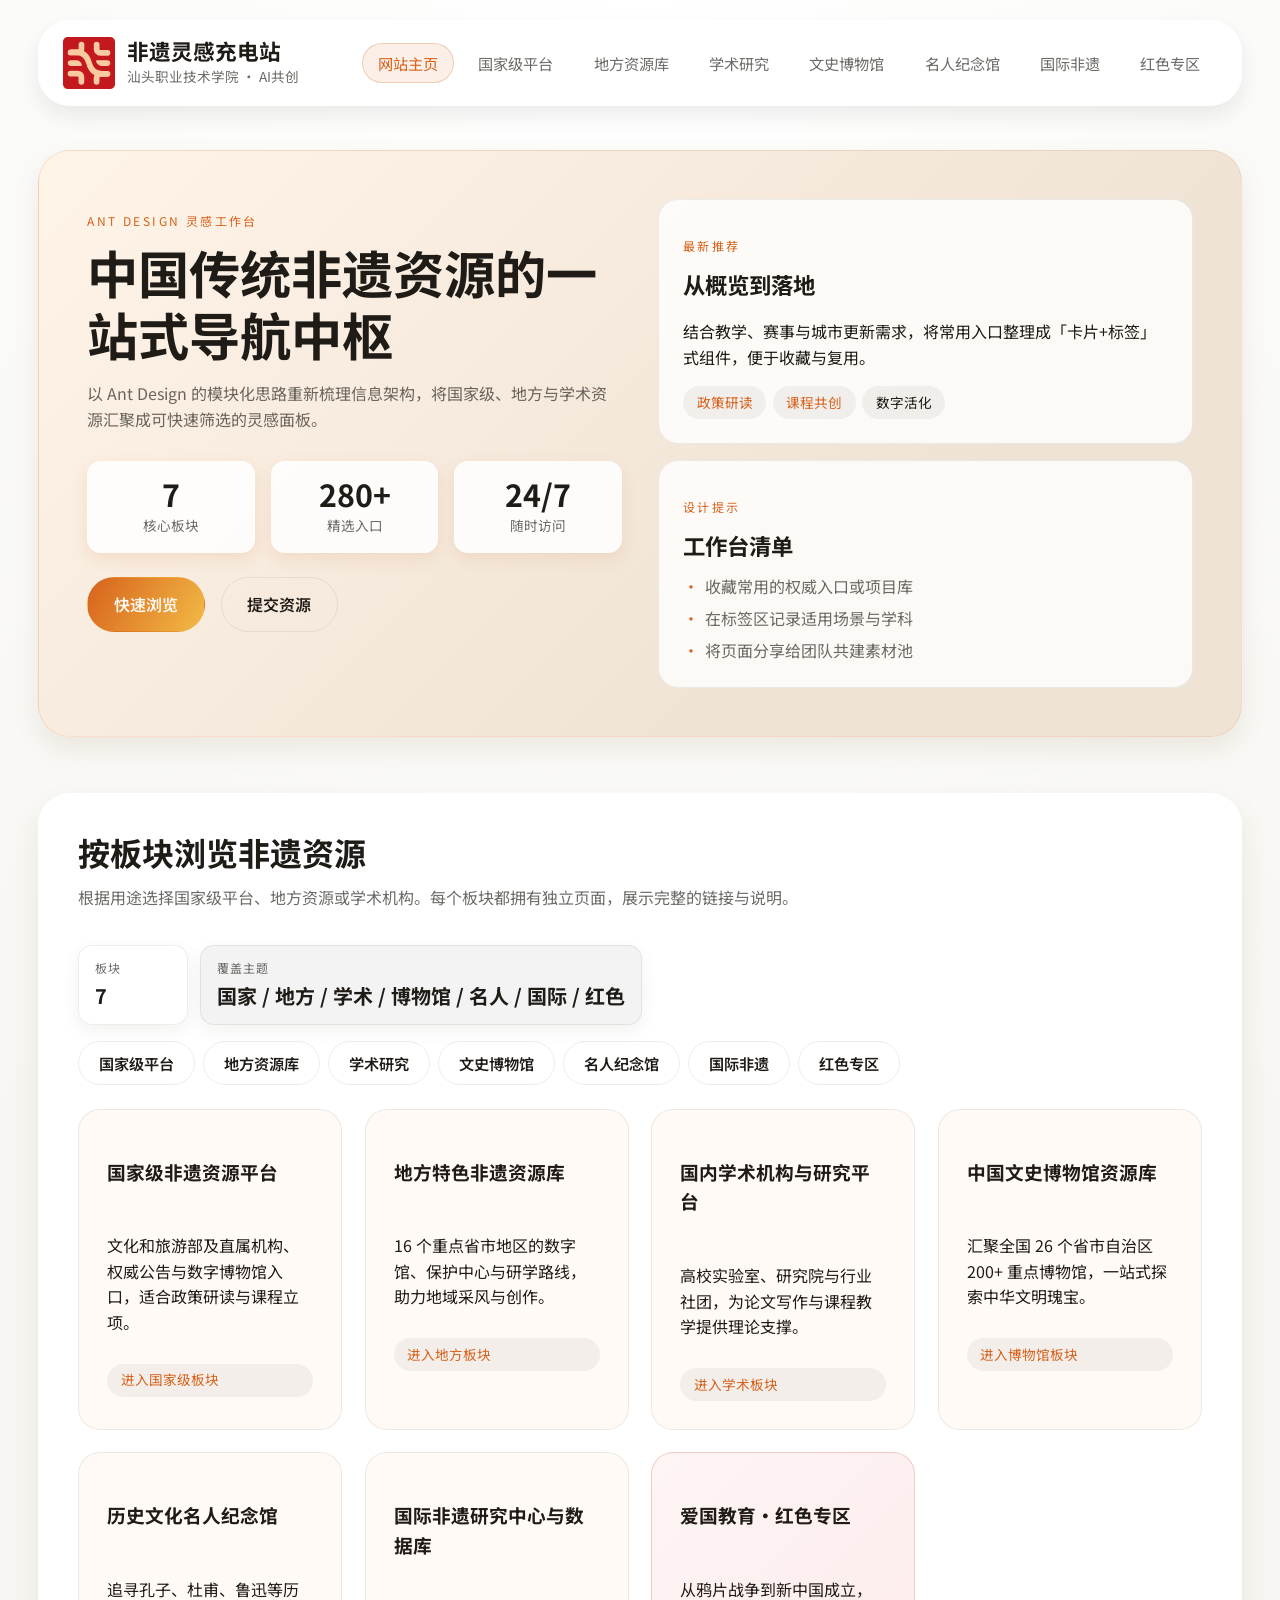
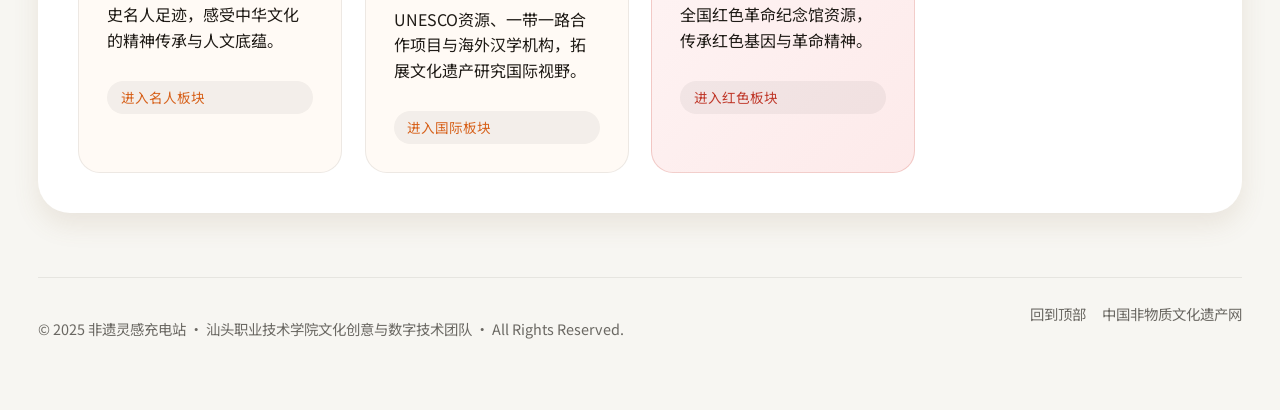
==== index.html @ c3d5ac03 "Website Version 1 网站第一至七板块搭建" ====
<!DOCTYPE html>
<html lang="zh-Hans">
  <head>
    <meta charset="UTF-8" />
    <meta name="viewport" content="width=device-width, initial-scale=1.0" />
    <title>非遗灵感充电站 | 中国传统非遗资源导航</title>
    <meta
      name="description"
      content="非遗灵感充电站汇聚国家级平台、地方特色资源与学术研究机构，为设计教育与非遗创新提供灵感与素材。"
    />
    <link rel="preconnect" href="https://fonts.googleapis.com" />
    <link rel="preconnect" href="https://fonts.gstatic.com" crossorigin />
    <link
      href="https://fonts.googleapis.com/css2?family=Noto+Sans+SC:wght@400;500;600;700&family=Space+Grotesk:wght@500;700&display=swap"
      rel="stylesheet"
    />
    <link rel="stylesheet" href="styles/main.css" />
  </head>
  <body id="page-top" data-page="home">
    <header class="site-header">
      <div class="logo-wrapper">
        <img src="assets/brand/site-logo.svg" alt="非遗灵感充电站 logo" />
        <div class="logo-copy">
          <span class="brand-title">非遗灵感充电站</span>
          <span class="brand-subtitle">汕头职业技术学院 · AI共创</span>
        </div>
      </div>
      <nav class="primary-nav" aria-label="主导航">
        <a href="index.html" data-route="home">网站主页</a>
        <a href="national.html" data-route="national">国家级平台</a>
        <a href="local.html" data-route="local">地方资源库</a>
        <a href="academic.html" data-route="academic">学术研究</a>
        <a href="museum.html" data-route="museum">文史博物馆</a>
        <a href="celebrity.html" data-route="celebrity">名人纪念馆</a>
        <a href="international.html" data-route="international">国际非遗</a>
        <a href="red.html" data-route="red">红色专区</a>
      </nav>
    </header>

    <main>
      <section class="hero-section" id="hero">
        <div class="hero-content">
          <p class="eyebrow">Ant Design 灵感工作台</p>
          <h1>中国传统非遗资源的一站式导航中枢</h1>
          <p class="lead">
            以 Ant Design 的模块化思路重新梳理信息架构，将国家级、地方与学术资源汇聚成可快速筛选的灵感面板。
          </p>
          <div class="hero-metrics">
            <div>
              <strong>7</strong>
              <span>核心板块</span>
            </div>
            <div>
              <strong>280+</strong>
              <span>精选入口</span>
            </div>
            <div>
              <strong>24/7</strong>
              <span>随时访问</span>
            </div>
          </div>
          <div class="hero-cta">
            <a class="btn primary" href="#overview">快速浏览</a>
            <a
              class="btn secondary"
              href="mailto:stpt-ich@stpt.edu.cn?subject=非遗资源提交"
              >提交资源</a
            >
          </div>
        </div>
        <div class="hero-panel">
          <article class="panel-card">
            <p class="eyebrow">最新推荐</p>
            <h3>从概览到落地</h3>
            <p>
              结合教学、赛事与城市更新需求，将常用入口整理成「卡片+标签」式组件，便于收藏与复用。
            </p>
            <div class="tags-row">
              <span class="chip accent">政策研读</span>
              <span class="chip accent">课程共创</span>
              <span class="chip">数字活化</span>
            </div>
          </article>
          <article class="panel-card">
            <p class="eyebrow">设计提示</p>
            <h3>工作台清单</h3>
            <ul class="panel-list">
              <li>收藏常用的权威入口或项目库</li>
              <li>在标签区记录适用场景与学科</li>
              <li>将页面分享给团队共建素材池</li>
            </ul>
          </article>
        </div>
      </section>

      <section class="overview-section resource-section" id="overview">
        <div class="section-head">
          <h2>按板块浏览非遗资源</h2>
          <p>
            根据用途选择国家级平台、地方资源或学术机构。每个板块都拥有独立页面，展示完整的链接与说明。
          </p>
        </div>
        <div class="section-toolbar" role="toolbar">
          <div class="toolbar-group">
            <span class="stat-chip">
              <small>板块</small>
              <strong>7</strong>
            </span>
            <span class="stat-chip subtle">
              <small>覆盖主题</small>
              <strong>国家 / 地方 / 学术 / 博物馆 / 名人 / 国际 / 红色</strong>
            </span>
          </div>
          <div class="toolbar-actions">
            <a class="ghost-btn" href="national.html">国家级平台</a>
            <a class="ghost-btn" href="local.html">地方资源库</a>
            <a class="ghost-btn" href="academic.html">学术研究</a>
            <a class="ghost-btn" href="museum.html">文史博物馆</a>
            <a class="ghost-btn" href="celebrity.html">名人纪念馆</a>
            <a class="ghost-btn" href="international.html">国际非遗</a>
            <a class="ghost-btn" href="red.html">红色专区</a>
          </div>
        </div>
        <div class="overview-grid">
          <a class="overview-card" href="national.html">
            <h3>国家级非遗资源平台</h3>
            <p>
              文化和旅游部及直属机构、权威公告与数字博物馆入口，适合政策研读与课程立项。
            </p>
            <span class="chip accent">进入国家级板块</span>
          </a>
          <a class="overview-card" href="local.html">
            <h3>地方特色非遗资源库</h3>
            <p>
              16 个重点省市地区的数字馆、保护中心与研学路线，助力地域采风与创作。
            </p>
            <span class="chip accent">进入地方板块</span>
          </a>
          <a class="overview-card" href="academic.html">
            <h3>国内学术机构与研究平台</h3>
            <p>
              高校实验室、研究院与行业社团，为论文写作与课程教学提供理论支撑。
            </p>
            <span class="chip accent">进入学术板块</span>
          </a>
          <a class="overview-card" href="museum.html">
            <h3>中国文史博物馆资源库</h3>
            <p>
              汇聚全国 26 个省市自治区 200+ 重点博物馆，一站式探索中华文明瑰宝。
            </p>
            <span class="chip accent">进入博物馆板块</span>
          </a>
          <a class="overview-card" href="celebrity.html">
            <h3>历史文化名人纪念馆</h3>
            <p>
              追寻孔子、杜甫、鲁迅等历史名人足迹，感受中华文化的精神传承与人文底蕴。
            </p>
            <span class="chip accent">进入名人板块</span>
          </a>
          <a class="overview-card" href="international.html">
            <h3>国际非遗研究中心与数据库</h3>
            <p>
              UNESCO资源、一带一路合作项目与海外汉学机构，拓展文化遗产研究国际视野。
            </p>
            <span class="chip accent">进入国际板块</span>
          </a>
          <a class="overview-card card-red" href="red.html">
            <h3>爱国教育·红色专区</h3>
            <p>
              从鸦片战争到新中国成立，全国红色革命纪念馆资源，传承红色基因与革命精神。
            </p>
            <span class="chip accent">进入红色板块</span>
          </a>
        </div>
      </section>
    </main>

    <a class="scroll-top-btn" href="#page-top" aria-label="返回顶部">↑</a>

    <footer class="site-footer">
      <p>
        © 2025 非遗灵感充电站 · 汕头职业技术学院文化创意与数字技术团队 ·
        All Rights Reserved.
      </p>
      <div class="footer-links">
        <a href="#hero">回到顶部</a>
        <a href="https://www.ihchina.cn/" target="_blank" rel="noreferrer"
          >中国非物质文化遗产网</a
        >
      </div>
    </footer>

    <script type="module" src="scripts/main.js"></script>
  </body>
</html>
---- styles/main.css ----
:root {
  color-scheme: light dark;
  --layout-width: min(1280px, 94vw);
  --bg-page: #f7f6f2;
  --bg-panel: #ffffff;
  --bg-card: #fffaf5;
  --accent: #d7621c;
  --accent-strong: #f3bb46;
  --accent-soft: rgba(215, 98, 28, 0.08);
  --text-main: #1f1b16;
  --text-muted: rgba(31, 27, 22, 0.65);
  --stroke: rgba(31, 27, 22, 0.08);
  --chip-bg: rgba(31, 27, 22, 0.05);
  --shadow-card: 0 12px 26px rgba(143, 104, 66, 0.12);
  --shadow-soft: 0 10px 20px rgba(31, 27, 22, 0.08);
  --radius-xl: 32px;
  --radius-lg: 22px;
  --radius-md: 14px;
  --transition-fast: 0.2s ease;
  --scroll-btn-offset: max(
    12px,
    calc(((100vw - min(1200px, 92vw)) / 2) - 12pt - 48px)
  );
  font-family: 'Noto Sans SC', 'PingFang SC', 'Microsoft YaHei', sans-serif;
}

*,
*::before,
*::after {
  box-sizing: border-box;
}

body {
  margin: 0;
  background: radial-gradient(circle at top, #ffffff 0%, #f7f6f2 60%);
  color: var(--text-main);
  min-height: 100vh;
  font-size: 16px;
  line-height: 1.6;
}

img {
  max-width: 100%;
  display: block;
}

a {
  text-decoration: none;
  color: inherit;
}

.site-header {
  width: var(--layout-width);
  margin: 1.25rem auto 1.75rem;
  padding: 1rem 1.5rem;
  border: 1px solid rgba(255, 255, 255, 0.6);
  border-radius: var(--radius-xl);
  background: rgba(255, 255, 255, 0.95);
  backdrop-filter: blur(18px);
  box-shadow: var(--shadow-soft);
  display: flex;
  align-items: center;
  gap: 1.5rem;
  position: sticky;
  top: 1rem;
  z-index: 20;
}

.logo-wrapper {
  display: flex;
  align-items: center;
  gap: 0.75rem;
}

.logo-wrapper img {
  width: 52px;
  height: 52px;
}

.logo-copy {
  display: flex;
  flex-direction: column;
  align-items: flex-start;
  gap: 0.15rem;
  font-size: 0.85rem;
  color: var(--text-muted);
}

.logo-copy span {
  display: block;
  width: 100%;
  text-align: left;
}

.brand-title {
  font-weight: 700;
  font-size: 1.35rem;
  line-height: 1.2;
  color: var(--text-main);
}

.brand-subtitle {
  font-size: 0.85rem;
  width: 100%;
  text-align: left;
}

.primary-nav {
  display: flex;
  gap: 0.5rem;
  font-size: 0.95rem;
  flex: 1;
  justify-content: flex-end;
  flex-wrap: wrap;
}

.primary-nav a {
  color: var(--text-muted);
  padding: 0.45rem 0.95rem;
  border-radius: 999px;
  border: 1px solid transparent;
  transition: background var(--transition-fast), color var(--transition-fast),
    border-color var(--transition-fast), box-shadow var(--transition-fast);
}

.primary-nav a:hover,
.primary-nav a:focus-visible {
  color: var(--accent);
  background: rgba(215, 98, 28, 0.12);
  box-shadow: none;
}

body[data-page='home'] .primary-nav a[data-route='home'],
body[data-page='national'] .primary-nav a[data-route='national'],
body[data-page='local'] .primary-nav a[data-route='local'],
body[data-page='academic'] .primary-nav a[data-route='academic'],
body[data-page='celebrity'] .primary-nav a[data-route='celebrity'],
body[data-page='international'] .primary-nav a[data-route='international'],
body[data-page='red'] .primary-nav a[data-route='red'] {
  color: var(--accent);
  background: rgba(215, 98, 28, 0.1);
  border-color: rgba(215, 98, 28, 0.25);
  box-shadow: none;
}

main {
  width: var(--layout-width);
  margin: 0 auto 4rem;
  padding-top: 1rem;
  display: flex;
  flex-direction: column;
  gap: 3.5rem;
}

.hero-section {
  display: grid;
  grid-template-columns: repeat(auto-fit, minmax(280px, 1fr));
  gap: 2.25rem;
  padding: 3rem;
  border-radius: var(--radius-xl);
  background: linear-gradient(135deg, #fff4e8, #efe3d5 70%);
  border: 1px solid rgba(215, 98, 28, 0.14);
  box-shadow: var(--shadow-card);
  position: relative;
  overflow: hidden;
}

.hero-content h1 {
  font-size: clamp(2.3rem, 4vw, 3.2rem);
  line-height: 1.2;
  margin: 0.4rem 0 1rem;
}

.lead {
  color: var(--text-muted);
  margin-bottom: 1.8rem;
}

.hero-metrics {
  display: grid;
  grid-template-columns: repeat(auto-fit, minmax(140px, 1fr));
  gap: 1rem;
  margin-bottom: 1.5rem;
}

.hero-metrics div {
  padding: 1rem;
  border-radius: var(--radius-md);
  background: rgba(255, 255, 255, 0.85);
  border: 1px solid rgba(255, 255, 255, 0.4);
  text-align: center;
  box-shadow: 0 6px 16px rgba(215, 98, 28, 0.12);
}

.hero-metrics strong {
  display: block;
  font-size: 1.9rem;
  line-height: 1.1;
}

.hero-metrics span {
  display: block;
  font-size: 0.85rem;
  color: var(--text-muted);
  margin-top: 0.2rem;
}

.hero-cta {
  display: flex;
  flex-wrap: wrap;
  gap: 1rem;
}

.btn {
  padding: 0.85rem 1.6rem;
  border-radius: 999px;
  font-weight: 600;
  border: 1px solid transparent;
  transition: transform 0.2s ease, box-shadow 0.2s ease;
}

.btn.primary {
  background: linear-gradient(120deg, var(--accent), var(--accent-strong));
  color: #fffaf5;
}

.btn.secondary {
  border-color: var(--stroke);
  color: var(--text-main);
}

.btn:hover {
  transform: translateY(-2px);
  box-shadow: 0 8px 24px rgba(0, 0, 0, 0.25);
}

.hero-panel {
  display: grid;
  gap: 1rem;
}

.panel-card {
  padding: 1.5rem;
  border-radius: 20px;
  background: rgba(255, 255, 255, 0.8);
  border: 1px solid var(--stroke);
}

.panel-card h3 {
  margin: 0.3rem 0 0.6rem;
  font-size: 1.4rem;
}

.panel-list {
  list-style: none;
  margin: 0;
  padding: 0;
  display: flex;
  flex-direction: column;
  gap: 0.4rem;
  color: var(--text-muted);
}

.panel-list li {
  display: flex;
  align-items: center;
  gap: 0.35rem;
}

.panel-list li::before {
  content: '•';
  color: var(--accent);
}

.overview-section {
  padding: 2.75rem;
  border-radius: var(--radius-xl);
  background: var(--bg-panel);
  box-shadow: var(--shadow-card);
}

.overview-grid {
  display: grid;
  grid-template-columns: repeat(auto-fit, minmax(260px, 1fr));
  gap: 1.4rem;
}

.overview-card {
  display: flex;
  flex-direction: column;
  gap: 0.75rem;
  padding: 1.75rem;
  border-radius: 22px;
  border: 1px solid var(--stroke);
  background: var(--bg-card);
  color: inherit;
  transition: border-color 0.2s ease, transform 0.2s ease;
}

.overview-card:hover {
  border-color: rgba(215, 98, 28, 0.4);
  transform: translateY(-3px);
}

.resource-section {
  padding: 2.5rem;
  border-radius: var(--radius-xl);
  background: var(--bg-panel);
  box-shadow: var(--shadow-card);
  gap: 2.5rem;
}

.section-head {
  display: flex;
  flex-direction: column;
  gap: 0.85rem;
  margin-bottom: 2.25rem;
}

.section-head.with-stats {
  flex-direction: row;
  justify-content: space-between;
  align-items: flex-start;
  gap: 1.5rem;
}

.section-intro {
  flex: 1;
  min-width: 260px;
  display: flex;
  flex-direction: column;
  gap: 0.45rem;
}

.section-stats {
  display: flex;
  gap: 0.75rem;
  flex-wrap: wrap;
  justify-content: flex-end;
  text-align: right;
  min-width: 220px;
}

.eyebrow {
  text-transform: uppercase;
  letter-spacing: 0.2em;
  font-size: 0.75rem;
  color: var(--accent);
}

.section-head h2 {
  margin: 0;
  font-size: clamp(1.6rem, 3.5vw, 2rem);
  line-height: 1.2;
  color: var(--text-main);
}

.section-head p {
  margin: 0;
  color: var(--text-muted);
  max-width: 100%;
  line-height: 1.5;
  white-space: nowrap;
  overflow: hidden;
  text-overflow: ellipsis;
}

.section-toolbar {
  display: flex;
  justify-content: space-between;
  align-items: center;
  flex-wrap: wrap;
  gap: 1rem;
  margin-bottom: 1.5rem;
}

.toolbar-group {
  display: flex;
  gap: 0.75rem;
  flex-wrap: wrap;
  align-items: stretch;
}

.toolbar-actions {
  display: flex;
  gap: 0.5rem;
  flex-wrap: wrap;
}

.stat-chip {
  display: flex;
  flex-direction: column;
  gap: 0.15rem;
  padding: 0.75rem 1rem;
  border-radius: var(--radius-md);
  border: 1px solid var(--stroke);
  background: rgba(255, 255, 255, 0.9);
  min-width: 110px;
  box-shadow: 0 6px 18px rgba(31, 27, 22, 0.06);
}

.stat-chip small {
  font-size: 0.75rem;
  letter-spacing: 0.08em;
  text-transform: uppercase;
  color: var(--text-muted);
}

.stat-chip strong {
  font-size: 1.25rem;
  color: var(--text-main);
}

.stat-chip.subtle {
  background: var(--chip-bg);
}

.ghost-btn {
  border: 1px solid var(--stroke);
  padding: 0.55rem 1.25rem;
  border-radius: 999px;
  font-size: 0.95rem;
  font-weight: 600;
  color: var(--text-main);
  background: transparent;
  cursor: pointer;
  transition: background var(--transition-fast),
    color var(--transition-fast), border-color var(--transition-fast),
    box-shadow var(--transition-fast);
}

.ghost-btn:hover,
.ghost-btn:focus-visible {
  border-color: rgba(215, 98, 28, 0.5);
  color: var(--accent);
  box-shadow: 0 8px 20px rgba(215, 98, 28, 0.18);
}

.ghost-btn.primary {
  border-color: rgba(215, 98, 28, 0.4);
  background: rgba(215, 98, 28, 0.08);
  color: var(--accent);
}

.ghost-btn.is-success {
  background: linear-gradient(120deg, var(--accent), var(--accent-strong));
  border-color: transparent;
  color: #fff;
  box-shadow: 0 12px 28px rgba(215, 98, 28, 0.35);
}

.chip {
  padding: 0.35rem 0.85rem;
  border-radius: 999px;
  background: var(--chip-bg);
  font-size: 0.85rem;
  border: none;
}

.chip.accent {
  border-color: rgba(215, 98, 28, 0.3);
  color: var(--accent);
}

.scroll-top-btn {
  position: fixed;
  right: var(--scroll-btn-offset, 24px);
  bottom: clamp(16px, 4vh, 48px);
  width: 48px;
  height: 48px;
  border-radius: 50%;
  background: linear-gradient(135deg, var(--accent), var(--accent-strong));
  color: #fff;
  font-weight: 700;
  font-size: 1.2rem;
  display: flex;
  align-items: center;
  justify-content: center;
  border: none;
  box-shadow: 0 12px 24px rgba(0, 0, 0, 0.15);
  transition: transform 0.2s ease, box-shadow 0.2s ease,
    opacity 0.2s ease;
  opacity: 0;
  pointer-events: none;
  z-index: 25;
}

.scroll-top-btn:hover {
  transform: translateY(-2px);
  box-shadow: 0 16px 30px rgba(0, 0, 0, 0.2);
}

.scroll-top-btn.is-visible {
  opacity: 1;
  pointer-events: auto;
}

.resource-grid {
  display: grid;
  grid-template-columns: repeat(auto-fit, minmax(260px, 1fr));
  gap: 1.6rem;
}

.resource-card {
  padding: 2rem 2rem;
  border-radius: var(--radius-lg);
  background: rgba(255, 255, 255, 0.95);
  min-height: 260px;
  display: flex;
  flex-direction: column;
  gap: 1rem;
  box-shadow: 0 10px 26px rgba(31, 27, 22, 0.08);
  transition: transform var(--transition-fast), box-shadow var(--transition-fast);
  text-align: center;
}

.resource-card:hover {
  transform: translateY(-4px);
  box-shadow: var(--shadow-card);
}

.resource-card .card-media {
  display: flex;
  justify-content: center;
  margin-bottom: 0.5rem;
}

.resource-card .resource-logo {
  width: 88px;
  height: 88px;
  object-fit: contain;
}

.resource-card .resource-logo.logo-native {
  width: auto;
  height: auto;
  max-width: 140px;
  max-height: 72px;
}

.resource-card .resource-logo.logo-caa {
  height: 88px;
  width: auto;
  max-width: 180px;
}

.resource-meta {
  display: flex;
  flex-direction: column;
  gap: 0.2rem;
  text-align: center;
  align-items: center;
}

.resource-meta h3 {
  margin: 0;
  font-size: 1.15rem;
}

.resource-meta small {
  color: var(--text-muted);
}

.resource-description {
  margin: 0 auto;
  color: var(--text-muted);
  line-height: 1.65;
  text-align: left;
  width: 16em;
  max-width: 92%;
  align-self: center;
  word-break: break-all;
  display: -webkit-box;
  line-clamp: 3;
  -webkit-line-clamp: 3;
  -webkit-box-orient: vertical;
  overflow: hidden;
  text-overflow: ellipsis;
  position: relative;
  cursor: default;
}

.desc-tooltip {
  position: fixed;
  max-width: 280px;
  padding: 0.75rem 1rem;
  background: rgba(255, 255, 255, 0.98);
  border-radius: var(--radius-md);
  box-shadow: 0 8px 24px rgba(31, 27, 22, 0.18);
  color: var(--text-main);
  font-size: 0.9rem;
  line-height: 1.6;
  white-space: normal;
  word-break: normal;
  z-index: 1000;
  pointer-events: none;
  opacity: 0;
  transition: opacity 0.15s ease;
}

.desc-tooltip.is-visible {
  opacity: 1;
}

.tags-row {
  display: flex;
  flex-wrap: wrap;
  gap: 0.4rem;
  margin-top: 0.25rem;
}

.resource-card .tags-row {
  justify-content: center;
}

.card-actions {
  margin-top: auto;
  display: flex;
  justify-content: center;
  width: 100%;
}

.card-link {
  display: inline-flex;
  justify-content: center;
  align-items: center;
  gap: 0.35rem;
  padding: 0.6rem 1.5rem;
  border-radius: 999px;
  border: 1px solid rgba(215, 98, 28, 0.45);
  color: var(--accent);
  font-weight: 600;
  width: clamp(220px, 90%, 360px);
  transition: border-color var(--transition-fast),
    box-shadow var(--transition-fast);
}

.card-link:hover {
  border-color: var(--accent);
  box-shadow: 0 10px 18px rgba(215, 98, 28, 0.25);
}

.site-footer {
  width: var(--layout-width);
  margin: 3rem auto 2rem;
  padding: 1.5rem 0;
  border-top: 1px solid var(--stroke);
  display: flex;
  flex-wrap: wrap;
  justify-content: space-between;
  gap: 1rem;
  color: var(--text-muted);
  font-size: 0.9rem;
}

.footer-links {
  display: flex;
  gap: 1rem;
}

@media (max-width: 960px) {
  .site-header {
    flex-wrap: wrap;
    justify-content: center;
    gap: 1rem;
  }

  .primary-nav {
    justify-content: center;
  }

  .hero-section {
    padding: 2.25rem;
  }

  .section-toolbar {
    flex-direction: column;
    align-items: flex-start;
  }
}

@media (max-width: 640px) {
  main {
    gap: 2rem;
  }

  .hero-section,
  .resource-section,
  .overview-section {
    padding: 1.75rem;
  }

  .site-header {
    padding: 1rem;
  }

  .toolbar-group,
  .toolbar-actions {
    width: 100%;
    justify-content: flex-start;
  }

  .resource-grid {
    grid-template-columns: 1fr;
  }

  .hero-metrics {
    grid-template-columns: repeat(2, minmax(120px, 1fr));
  }

  .scroll-top-btn {
    right: 12px;
    bottom: 12px;
  }
}

@media (min-width: 1200px) {
  .resource-grid {
    grid-template-columns: repeat(4, minmax(0, 1fr));
  }
}

/* 博物馆页面样式 */
body[data-page='museum'] .primary-nav a[data-route='museum'] {
  color: var(--accent);
  background: rgba(215, 98, 28, 0.1);
  border-color: rgba(215, 98, 28, 0.25);
  box-shadow: none;
}

body[data-page='museum'] main {
  gap: 2.5rem;
}

.museum-hero {
  padding: 3rem;
  border-radius: var(--radius-xl);
  background: linear-gradient(135deg, #f8e8d4 0%, #e8d5c4 50%, #d8c5b4 100%);
  box-shadow: var(--shadow-card);
  position: relative;
  overflow: hidden;
}

.museum-hero::before {
  content: '';
  position: absolute;
  top: -50%;
  right: -20%;
  width: 60%;
  height: 200%;
  background: radial-gradient(ellipse, rgba(215, 98, 28, 0.08) 0%, transparent 70%);
  pointer-events: none;
}

.museum-hero-content {
  position: relative;
  z-index: 1;
}

.museum-hero-header {
  display: flex;
  align-items: stretch;
  justify-content: space-between;
  gap: 1.5rem;
  flex-wrap: wrap;
}

.museum-hero-header .hero-text-group {
  display: flex;
  flex-direction: column;
  justify-content: center;
}

.museum-hero-content h1 {
  font-size: clamp(1.6rem, 3vw, 2.2rem);
  line-height: 1.2;
  margin: 0;
  color: var(--text-main);
}

.hero-metrics-inline {
  display: flex;
  gap: 0.75rem;
  align-self: stretch;
}

.hero-metrics-inline > div {
  padding: 1rem 1.5rem;
  border-radius: var(--radius-md);
  background: rgba(255, 255, 255, 0.9);
  border: 1px solid rgba(255, 255, 255, 0.4);
  text-align: center;
  box-shadow: 0 6px 16px rgba(215, 98, 28, 0.12);
  min-width: 110px;
  display: flex;
  flex-direction: column;
  justify-content: center;
}

.hero-metrics-inline strong {
  display: block;
  font-size: 1.75rem;
  line-height: 1.1;
  color: var(--text-main);
}

.hero-metrics-inline span {
  display: block;
  font-size: 0.85rem;
  color: var(--text-muted);
  margin-top: 0.25rem;
}

.museum-hero-content .lead {
  margin-top: 0.6rem;
  margin-bottom: 0;
}

.museum-section {
  margin-top: 0;
}

.museum-filter-bar {
  margin-bottom: 1.5rem;
  position: relative;
}

.filter-scroll-wrapper {
  overflow-x: auto;
  padding-bottom: 0.5rem;
  margin: 0 -0.5rem;
  padding: 0 0.5rem 0.75rem;
  scrollbar-width: thin;
  scrollbar-color: rgba(215, 98, 28, 0.3) transparent;
}

.filter-scroll-wrapper::-webkit-scrollbar {
  height: 6px;
}

.filter-scroll-wrapper::-webkit-scrollbar-track {
  background: rgba(31, 27, 22, 0.05);
  border-radius: 3px;
}

.filter-scroll-wrapper::-webkit-scrollbar-thumb {
  background: rgba(215, 98, 28, 0.3);
  border-radius: 3px;
}

.filter-scroll-wrapper::-webkit-scrollbar-thumb:hover {
  background: rgba(215, 98, 28, 0.5);
}

.museum-category-tabs {
  display: flex;
  gap: 0.5rem;
  flex-wrap: nowrap;
  min-width: max-content;
}

.category-tab {
  padding: 0.6rem 1.2rem;
  border-radius: 999px;
  border: 1px solid var(--stroke);
  background: rgba(255, 255, 255, 0.9);
  color: var(--text-muted);
  font-size: 0.9rem;
  font-weight: 500;
  cursor: pointer;
  transition: all var(--transition-fast);
  white-space: nowrap;
  flex-shrink: 0;
}

.category-tab:hover {
  border-color: rgba(215, 98, 28, 0.4);
  color: var(--accent);
  background: rgba(215, 98, 28, 0.05);
}

.category-tab.is-active {
  background: linear-gradient(135deg, var(--accent), var(--accent-strong));
  border-color: transparent;
  color: #fff;
  box-shadow: 0 4px 12px rgba(215, 98, 28, 0.35);
}

.category-tab.is-active:hover {
  color: #fff;
  transform: translateY(-1px);
  box-shadow: 0 6px 16px rgba(215, 98, 28, 0.4);
}

.museum-stats-bar {
  display: flex;
  gap: 0.75rem;
  margin-bottom: 1.5rem;
  flex-wrap: wrap;
}

.museum-card {
  min-height: 240px;
}

.museum-card .resource-logo {
  width: 100px;
  height: 100px;
  object-fit: contain;
  border-radius: var(--radius-md);
  background: rgba(255, 255, 255, 0.5);
  padding: 0.5rem;
}

@media (max-width: 768px) {
  .museum-hero-header {
    flex-direction: column;
    align-items: flex-start;
    gap: 1rem;
  }

  .hero-metrics-inline {
    width: 100%;
  }

  .hero-metrics-inline > div {
    flex: 1;
  }
}

@media (max-width: 640px) {
  .museum-hero {
    padding: 2rem 1.5rem;
  }

  .museum-hero-content h1 {
    font-size: 1.5rem;
  }

  .category-tab {
    padding: 0.5rem 1rem;
    font-size: 0.85rem;
  }

  .hero-metrics-inline > div {
    padding: 0.6rem 1rem;
    min-width: 80px;
  }

  .hero-metrics-inline strong {
    font-size: 1.25rem;
  }
}

/* ========================================
   新板块样式：名人纪念馆、国际非遗、红色专区
   ======================================== */

/* 通用 Hero 区域样式 */
.section-hero {
  display: flex;
  align-items: center;
  justify-content: space-between;
  gap: 2rem;
  padding: 3rem;
  border-radius: var(--radius-xl);
  box-shadow: var(--shadow-card);
  position: relative;
  overflow: hidden;
}

.section-hero::before {
  content: '';
  position: absolute;
  top: -50%;
  right: -20%;
  width: 60%;
  height: 200%;
  pointer-events: none;
}

.section-hero .hero-content {
  flex: 1;
  min-width: 280px;
}

.section-hero .hero-content h1 {
  font-size: clamp(1.8rem, 3.5vw, 2.4rem);
  line-height: 1.2;
  margin: 0.5rem 0 1rem;
}

.section-hero .lead {
  margin-bottom: 0;
  max-width: 520px;
}

/* 历史文化名人纪念馆 Hero */
.celebrity-hero {
  background: linear-gradient(135deg, #f5ebe0 0%, #e6d5c3 50%, #d4c4b0 100%);
  border: 1px solid rgba(139, 90, 43, 0.15);
}

.celebrity-hero::before {
  background: radial-gradient(ellipse, rgba(139, 90, 43, 0.08) 0%, transparent 70%);
}

.celebrity-hero .eyebrow {
  color: #8b5a2b;
}

/* 国际非遗研究中心 Hero */
.international-hero {
  background: linear-gradient(135deg, #e8f4f8 0%, #d0e8ef 50%, #b8dce6 100%);
  border: 1px solid rgba(41, 128, 185, 0.15);
}

.international-hero::before {
  background: radial-gradient(ellipse, rgba(41, 128, 185, 0.08) 0%, transparent 70%);
}

.international-hero .eyebrow {
  color: #2980b9;
}

/* 红色专区 Hero */
.red-hero {
  background: linear-gradient(135deg, #fbe8e8 0%, #f5d0d0 50%, #eab8b8 100%);
  border: 1px solid rgba(192, 57, 43, 0.15);
}

.red-hero::before {
  background: radial-gradient(ellipse, rgba(192, 57, 43, 0.08) 0%, transparent 70%);
}

.red-hero .eyebrow {
  color: #c0392b;
}

/* 首页红色卡片样式 */
.overview-card.card-red {
  background: linear-gradient(135deg, #fef5f5 0%, #fdeaea 100%);
  border-color: rgba(192, 57, 43, 0.2);
}

.overview-card.card-red:hover {
  border-color: rgba(192, 57, 43, 0.45);
}

.overview-card.card-red .chip.accent {
  color: #c0392b;
}

/* 响应式调整 */
@media (max-width: 768px) {
  .section-hero {
    flex-direction: column;
    align-items: flex-start;
    padding: 2rem;
    gap: 1.5rem;
  }

  .section-hero .hero-metrics-inline {
    width: 100%;
  }

  .section-hero .hero-metrics-inline > div {
    flex: 1;
  }
}

@media (max-width: 640px) {
  .section-hero {
    padding: 1.75rem;
  }

  .section-hero .hero-content h1 {
    font-size: 1.5rem;
  }
}
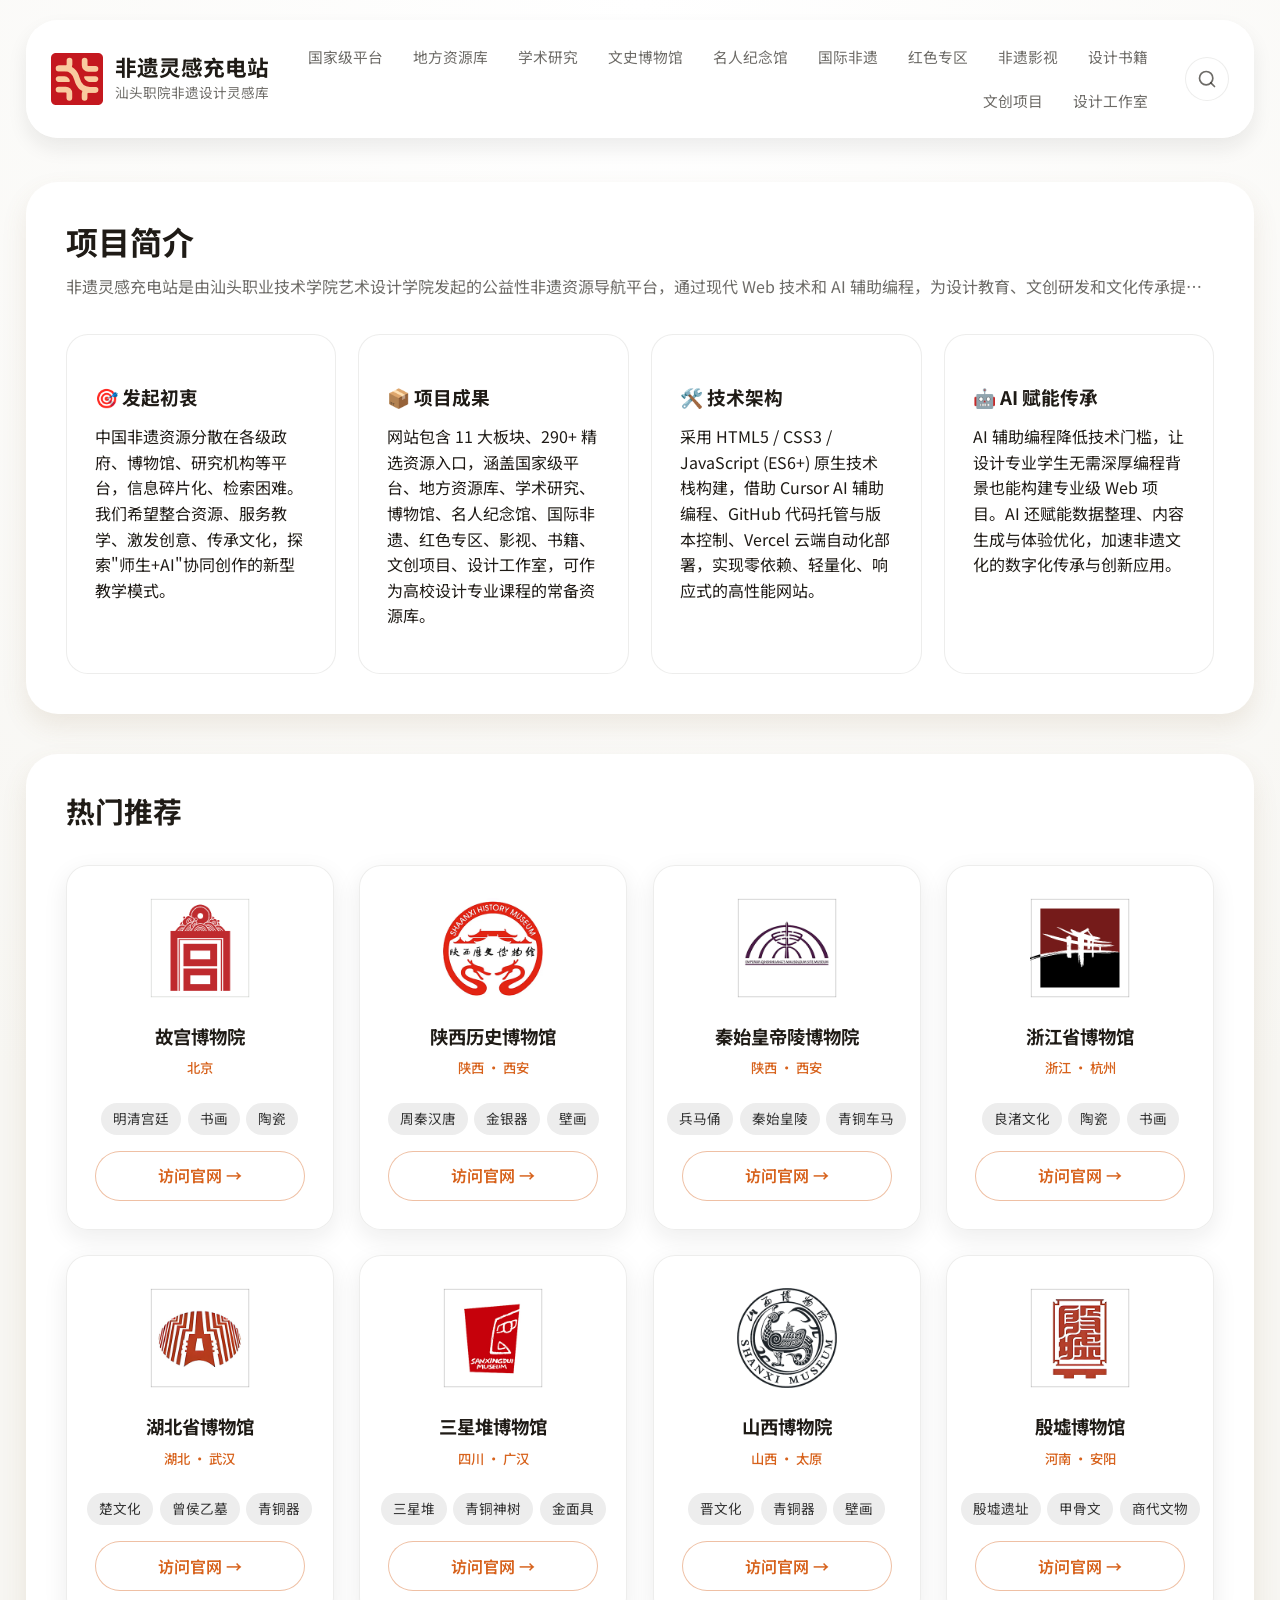
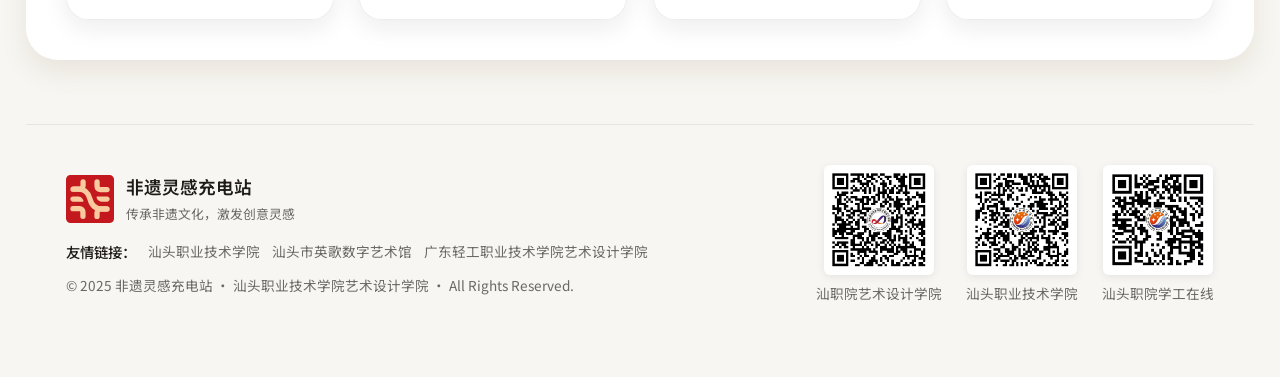
==== commit 0988028c: "Website Version 2 1. 修改了ReadMe文件内容和网站首页项目简介内容。 2. 在网站中增加了搜索功能 3. 修改footer内容和样式" ====
--- a/index.html
+++ b/index.html
@@ -15,18 +15,18 @@
       rel="stylesheet"
     />
     <link rel="stylesheet" href="styles/main.css" />
+    <link rel="icon" type="image/png" href="assets/brand/favicon.png" />
   </head>
   <body id="page-top" data-page="home">
     <header class="site-header">
-      <div class="logo-wrapper">
+      <a class="logo-wrapper" href="index.html" aria-label="返回主页">
         <img src="assets/brand/site-logo.svg" alt="非遗灵感充电站 logo" />
         <div class="logo-copy">
           <span class="brand-title">非遗灵感充电站</span>
-          <span class="brand-subtitle">汕头职业技术学院 · AI共创</span>
-        </div>
-      </div>
+          <span class="brand-subtitle">汕头职院非遗设计灵感库</span>
+        </div>
+      </a>
       <nav class="primary-nav" aria-label="主导航">
-        <a href="index.html" data-route="home">网站主页</a>
         <a href="national.html" data-route="national">国家级平台</a>
         <a href="local.html" data-route="local">地方资源库</a>
         <a href="academic.html" data-route="academic">学术研究</a>
@@ -34,163 +34,275 @@
         <a href="celebrity.html" data-route="celebrity">名人纪念馆</a>
         <a href="international.html" data-route="international">国际非遗</a>
         <a href="red.html" data-route="red">红色专区</a>
+        <a href="film.html" data-route="film">非遗影视</a>
+        <a href="books.html" data-route="books">设计书籍</a>
+        <a href="design.html" data-route="design">文创项目</a>
+        <a href="studio.html" data-route="studio">设计工作室</a>
       </nav>
+      <button class="search-trigger" id="searchTrigger" aria-label="搜索">
+        <svg width="20" height="20" viewBox="0 0 24 24" fill="none" stroke="currentColor" stroke-width="2" stroke-linecap="round" stroke-linejoin="round">
+          <circle cx="11" cy="11" r="8"></circle>
+          <path d="M21 21l-4.35-4.35"></path>
+        </svg>
+      </button>
     </header>
 
     <main>
-      <section class="hero-section" id="hero">
-        <div class="hero-content">
-          <p class="eyebrow">Ant Design 灵感工作台</p>
-          <h1>中国传统非遗资源的一站式导航中枢</h1>
-          <p class="lead">
-            以 Ant Design 的模块化思路重新梳理信息架构，将国家级、地方与学术资源汇聚成可快速筛选的灵感面板。
-          </p>
-          <div class="hero-metrics">
-            <div>
-              <strong>7</strong>
-              <span>核心板块</span>
-            </div>
-            <div>
-              <strong>280+</strong>
-              <span>精选入口</span>
-            </div>
-            <div>
-              <strong>24/7</strong>
-              <span>随时访问</span>
-            </div>
+      <!-- 项目简介（来自 README 摘要） -->
+      <section class="resource-section intro-section" id="intro">
+        <div class="section-head">
+          <h2>项目简介</h2>
+          <p>非遗灵感充电站是由汕头职业技术学院艺术设计学院发起的公益性非遗资源导航平台，通过现代 Web 技术和 AI 辅助编程，为设计教育、文创研发和文化传承提供一站式资源检索服务。</p>
+        </div>
+        <div class="overview-grid">
+          <article class="overview-card">
+            <h3>🎯 发起初衷</h3>
+            <p>中国非遗资源分散在各级政府、博物馆、研究机构等平台，信息碎片化、检索困难。我们希望整合资源、服务教学、激发创意、传承文化，探索"师生+AI"协同创作的新型教学模式。</p>
+          </article>
+          <article class="overview-card">
+            <h3>📦 项目成果</h3>
+            <p>网站包含 11 大板块、290+ 精选资源入口，涵盖国家级平台、地方资源库、学术研究、博物馆、名人纪念馆、国际非遗、红色专区、影视、书籍、文创项目、设计工作室，可作为高校设计专业课程的常备资源库。</p>
+          </article>
+          <article class="overview-card">
+            <h3>🛠️ 技术架构</h3>
+            <p>采用 HTML5 / CSS3 / JavaScript (ES6+) 原生技术栈构建，借助 Cursor AI 辅助编程、GitHub 代码托管与版本控制、Vercel 云端自动化部署，实现零依赖、轻量化、响应式的高性能网站。</p>
+          </article>
+          <article class="overview-card">
+            <h3>🤖 AI 赋能传承</h3>
+            <p>AI 辅助编程降低技术门槛，让设计专业学生无需深厚编程背景也能构建专业级 Web 项目。AI 还赋能数据整理、内容生成与体验优化，加速非遗文化的数字化传承与创新应用。</p>
+          </article>
+        </div>
+      </section>
+
+      <section class="resource-section featured-section" id="featured">
+        <div class="section-head featured-head">
+          <div class="section-title">
+            <h2>热门推荐</h2>
           </div>
-          <div class="hero-cta">
-            <a class="btn primary" href="#overview">快速浏览</a>
-            <a
-              class="btn secondary"
-              href="mailto:stpt-ich@stpt.edu.cn?subject=非遗资源提交"
-              >提交资源</a
-            >
-          </div>
-        </div>
-        <div class="hero-panel">
-          <article class="panel-card">
-            <p class="eyebrow">最新推荐</p>
-            <h3>从概览到落地</h3>
-            <p>
-              结合教学、赛事与城市更新需求，将常用入口整理成「卡片+标签」式组件，便于收藏与复用。
-            </p>
-            <div class="tags-row">
-              <span class="chip accent">政策研读</span>
-              <span class="chip accent">课程共创</span>
-              <span class="chip">数字活化</span>
-            </div>
-          </article>
-          <article class="panel-card">
-            <p class="eyebrow">设计提示</p>
-            <h3>工作台清单</h3>
-            <ul class="panel-list">
-              <li>收藏常用的权威入口或项目库</li>
-              <li>在标签区记录适用场景与学科</li>
-              <li>将页面分享给团队共建素材池</li>
-            </ul>
-          </article>
-        </div>
-      </section>
-
-      <section class="overview-section resource-section" id="overview">
-        <div class="section-head">
-          <h2>按板块浏览非遗资源</h2>
-          <p>
-            根据用途选择国家级平台、地方资源或学术机构。每个板块都拥有独立页面，展示完整的链接与说明。
-          </p>
-        </div>
-        <div class="section-toolbar" role="toolbar">
-          <div class="toolbar-group">
-            <span class="stat-chip">
-              <small>板块</small>
-              <strong>7</strong>
-            </span>
-            <span class="stat-chip subtle">
-              <small>覆盖主题</small>
-              <strong>国家 / 地方 / 学术 / 博物馆 / 名人 / 国际 / 红色</strong>
-            </span>
-          </div>
-          <div class="toolbar-actions">
-            <a class="ghost-btn" href="national.html">国家级平台</a>
-            <a class="ghost-btn" href="local.html">地方资源库</a>
-            <a class="ghost-btn" href="academic.html">学术研究</a>
-            <a class="ghost-btn" href="museum.html">文史博物馆</a>
-            <a class="ghost-btn" href="celebrity.html">名人纪念馆</a>
-            <a class="ghost-btn" href="international.html">国际非遗</a>
-            <a class="ghost-btn" href="red.html">红色专区</a>
-          </div>
-        </div>
-        <div class="overview-grid">
-          <a class="overview-card" href="national.html">
-            <h3>国家级非遗资源平台</h3>
-            <p>
-              文化和旅游部及直属机构、权威公告与数字博物馆入口，适合政策研读与课程立项。
-            </p>
-            <span class="chip accent">进入国家级板块</span>
-          </a>
-          <a class="overview-card" href="local.html">
-            <h3>地方特色非遗资源库</h3>
-            <p>
-              16 个重点省市地区的数字馆、保护中心与研学路线，助力地域采风与创作。
-            </p>
-            <span class="chip accent">进入地方板块</span>
-          </a>
-          <a class="overview-card" href="academic.html">
-            <h3>国内学术机构与研究平台</h3>
-            <p>
-              高校实验室、研究院与行业社团，为论文写作与课程教学提供理论支撑。
-            </p>
-            <span class="chip accent">进入学术板块</span>
-          </a>
-          <a class="overview-card" href="museum.html">
-            <h3>中国文史博物馆资源库</h3>
-            <p>
-              汇聚全国 26 个省市自治区 200+ 重点博物馆，一站式探索中华文明瑰宝。
-            </p>
-            <span class="chip accent">进入博物馆板块</span>
-          </a>
-          <a class="overview-card" href="celebrity.html">
-            <h3>历史文化名人纪念馆</h3>
-            <p>
-              追寻孔子、杜甫、鲁迅等历史名人足迹，感受中华文化的精神传承与人文底蕴。
-            </p>
-            <span class="chip accent">进入名人板块</span>
-          </a>
-          <a class="overview-card" href="international.html">
-            <h3>国际非遗研究中心与数据库</h3>
-            <p>
-              UNESCO资源、一带一路合作项目与海外汉学机构，拓展文化遗产研究国际视野。
-            </p>
-            <span class="chip accent">进入国际板块</span>
-          </a>
-          <a class="overview-card card-red" href="red.html">
-            <h3>爱国教育·红色专区</h3>
-            <p>
-              从鸦片战争到新中国成立，全国红色革命纪念馆资源，传承红色基因与革命精神。
-            </p>
-            <span class="chip accent">进入红色板块</span>
+        </div>
+
+        <div class="resource-grid featured-grid" id="featured-grid">
+          <!-- 故宫博物院 -->
+          <a class="resource-card featured-card" href="https://www.dpm.org.cn/Home.html" target="_blank" rel="noreferrer">
+            <div class="card-media">
+              <img class="resource-logo" src="assets/featured/1-故宫博物院-logo.jpg" alt="故宫博物院" />
+            </div>
+            <div class="resource-meta">
+              <h3>故宫博物院</h3>
+              <small>北京</small>
+            </div>
+            <div class="tags-row">
+              <span class="chip">明清宫廷</span>
+              <span class="chip">书画</span>
+              <span class="chip">陶瓷</span>
+            </div>
+            <div class="card-actions">
+              <span class="card-link">访问官网 →</span>
+            </div>
+          </a>
+
+          <!-- 陕西历史博物馆 -->
+          <a class="resource-card featured-card" href="https://www.sxhm.com/index.html" target="_blank" rel="noreferrer">
+            <div class="card-media">
+              <img class="resource-logo" src="assets/featured/2-陕西历史博物馆-logo.jpg" alt="陕西历史博物馆" />
+            </div>
+            <div class="resource-meta">
+              <h3>陕西历史博物馆</h3>
+              <small>陕西 · 西安</small>
+            </div>
+            <div class="tags-row">
+              <span class="chip">周秦汉唐</span>
+              <span class="chip">金银器</span>
+              <span class="chip">壁画</span>
+            </div>
+            <div class="card-actions">
+              <span class="card-link">访问官网 →</span>
+            </div>
+          </a>
+
+          <!-- 秦始皇帝陵博物院 -->
+          <a class="resource-card featured-card" href="https://bmy.com.cn/" target="_blank" rel="noreferrer">
+            <div class="card-media">
+              <img class="resource-logo" src="assets/featured/3-秦始皇帝陵博物院-logo.jpg" alt="秦始皇帝陵博物院" />
+            </div>
+            <div class="resource-meta">
+              <h3>秦始皇帝陵博物院</h3>
+              <small>陕西 · 西安</small>
+            </div>
+            <div class="tags-row">
+              <span class="chip">兵马俑</span>
+              <span class="chip">秦始皇陵</span>
+              <span class="chip">青铜车马</span>
+            </div>
+            <div class="card-actions">
+              <span class="card-link">访问官网 →</span>
+            </div>
+          </a>
+
+          <!-- 浙江省博物馆 -->
+          <a class="resource-card featured-card" href="https://www.zhejiangmuseum.com/cn/#/" target="_blank" rel="noreferrer">
+            <div class="card-media">
+              <img class="resource-logo" src="assets/featured/4-浙江省博物馆-logo.jpg" alt="浙江省博物馆" />
+            </div>
+            <div class="resource-meta">
+              <h3>浙江省博物馆</h3>
+              <small>浙江 · 杭州</small>
+            </div>
+            <div class="tags-row">
+              <span class="chip">良渚文化</span>
+              <span class="chip">陶瓷</span>
+              <span class="chip">书画</span>
+            </div>
+            <div class="card-actions">
+              <span class="card-link">访问官网 →</span>
+            </div>
+          </a>
+
+          <!-- 湖北省博物馆 -->
+          <a class="resource-card featured-card" href="https://www.hbww.org.cn/home/index.html" target="_blank" rel="noreferrer">
+            <div class="card-media">
+              <img class="resource-logo" src="assets/featured/5-湖北省博物馆-logo.jpg" alt="湖北省博物馆" />
+            </div>
+            <div class="resource-meta">
+              <h3>湖北省博物馆</h3>
+              <small>湖北 · 武汉</small>
+            </div>
+            <div class="tags-row">
+              <span class="chip">楚文化</span>
+              <span class="chip">曾侯乙墓</span>
+              <span class="chip">青铜器</span>
+            </div>
+            <div class="card-actions">
+              <span class="card-link">访问官网 →</span>
+            </div>
+          </a>
+
+          <!-- 三星堆博物馆 -->
+          <a class="resource-card featured-card" href="https://www.sxd.cn/" target="_blank" rel="noreferrer">
+            <div class="card-media">
+              <img class="resource-logo" src="assets/featured/6-三星堆博物馆-logo.jpg" alt="三星堆博物馆" />
+            </div>
+            <div class="resource-meta">
+              <h3>三星堆博物馆</h3>
+              <small>四川 · 广汉</small>
+            </div>
+            <div class="tags-row">
+              <span class="chip">三星堆</span>
+              <span class="chip">青铜神树</span>
+              <span class="chip">金面具</span>
+            </div>
+            <div class="card-actions">
+              <span class="card-link">访问官网 →</span>
+            </div>
+          </a>
+
+          <!-- 山西博物院 -->
+          <a class="resource-card featured-card" href="https://www.shanximuseum.com.cn/" target="_blank" rel="noreferrer">
+            <div class="card-media">
+              <img class="resource-logo" src="assets/featured/7-山西博物院-logo.jpg" alt="山西博物院" />
+            </div>
+            <div class="resource-meta">
+              <h3>山西博物院</h3>
+              <small>山西 · 太原</small>
+            </div>
+            <div class="tags-row">
+              <span class="chip">晋文化</span>
+              <span class="chip">青铜器</span>
+              <span class="chip">壁画</span>
+            </div>
+            <div class="card-actions">
+              <span class="card-link">访问官网 →</span>
+            </div>
+          </a>
+
+          <!-- 殷墟博物馆 -->
+          <a class="resource-card featured-card" href="https://www.ayyx.com/" target="_blank" rel="noreferrer">
+            <div class="card-media">
+              <img class="resource-logo" src="assets/featured/8-殷墟博物馆-logo.jpg" alt="殷墟博物馆" />
+            </div>
+            <div class="resource-meta">
+              <h3>殷墟博物馆</h3>
+              <small>河南 · 安阳</small>
+            </div>
+            <div class="tags-row">
+              <span class="chip">殷墟遗址</span>
+              <span class="chip">甲骨文</span>
+              <span class="chip">商代文物</span>
+            </div>
+            <div class="card-actions">
+              <span class="card-link">访问官网 →</span>
+            </div>
           </a>
         </div>
       </section>
     </main>
 
+    <!-- 搜索弹窗 -->
+    <div class="search-overlay" id="searchOverlay">
+      <div class="search-modal">
+        <div class="search-header">
+          <div class="search-input-wrapper">
+            <svg class="search-icon" width="22" height="22" viewBox="0 0 24 24" fill="none" stroke="currentColor" stroke-width="2" stroke-linecap="round" stroke-linejoin="round">
+              <circle cx="11" cy="11" r="8"></circle>
+              <path d="M21 21l-4.35-4.35"></path>
+            </svg>
+            <input type="text" class="search-input" id="searchInput" placeholder="搜索资源、博物馆、非遗项目..." autocomplete="off" />
+          </div>
+          <button class="search-close" id="searchClose" aria-label="关闭搜索">
+            <svg width="24" height="24" viewBox="0 0 24 24" fill="none" stroke="currentColor" stroke-width="2" stroke-linecap="round" stroke-linejoin="round">
+              <path d="M18 6L6 18"></path>
+              <path d="M6 6l12 12"></path>
+            </svg>
+          </button>
+        </div>
+        <div class="search-results" id="searchResults">
+          <div class="search-placeholder">
+            <svg width="48" height="48" viewBox="0 0 24 24" fill="none" stroke="currentColor" stroke-width="1.5" stroke-linecap="round" stroke-linejoin="round">
+              <circle cx="11" cy="11" r="8"></circle>
+              <path d="M21 21l-4.35-4.35"></path>
+            </svg>
+            <p>输入关键词搜索全站资源</p>
+            <span>支持搜索：资源名称、描述、标签</span>
+          </div>
+        </div>
+      </div>
+    </div>
+
     <a class="scroll-top-btn" href="#page-top" aria-label="返回顶部">↑</a>
 
     <footer class="site-footer">
-      <p>
-        © 2025 非遗灵感充电站 · 汕头职业技术学院文化创意与数字技术团队 ·
-        All Rights Reserved.
-      </p>
-      <div class="footer-links">
-        <a href="#hero">回到顶部</a>
-        <a href="https://www.ihchina.cn/" target="_blank" rel="noreferrer"
-          >中国非物质文化遗产网</a
-        >
+      <div class="footer-left">
+        <div class="footer-brand">
+          <img src="assets/brand/favicon.svg" alt="非遗灵感充电站" />
+          <div class="footer-brand-text">
+            <span class="name">非遗灵感充电站</span>
+            <span class="slogan">传承非遗文化，激发创意灵感</span>
+          </div>
+        </div>
+        <div class="footer-friend-links">
+          <span class="label">友情链接：</span>
+          <a href="https://www.stpt.edu.cn/" target="_blank" rel="noreferrer">汕头职业技术学院</a>
+          <a href="https://www.stpt.edu.cn/yinggewu/" target="_blank" rel="noreferrer">汕头市英歌数字艺术馆</a>
+          <a href="https://yssj.gdqy.edu.cn/" target="_blank" rel="noreferrer">广东轻工职业技术学院艺术设计学院</a>
+        </div>
+        <p>© 2025 非遗灵感充电站 · 汕头职业技术学院艺术设计学院 · All Rights Reserved.</p>
+      </div>
+      <div class="footer-qrcode">
+        <div class="qrcode-item">
+          <img src="assets/qrcode/1-汕职院艺术设计学院-二维码.png" alt="汕职院艺术设计学院公众号" />
+          <span>汕职院艺术设计学院</span>
+        </div>
+        <div class="qrcode-item">
+          <img src="assets/qrcode/2-汕头职业技术学院-二维码.png" alt="汕头职业技术学院公众号" />
+          <span>汕头职业技术学院</span>
+        </div>
+        <div class="qrcode-item">
+          <img src="assets/qrcode/3-汕头职院学工在线-二维码.png" alt="汕头职院学工在线公众号" />
+          <span>汕头职院学工在线</span>
+        </div>
       </div>
     </footer>
 
     <script type="module" src="scripts/main.js"></script>
   </body>
 </html>
-
--- a/styles/main.css
+++ b/styles/main.css
@@ -1,6 +1,6 @@
 :root {
   color-scheme: light dark;
-  --layout-width: min(1280px, 94vw);
+  --layout-width: min(1440px, 96vw);
   --bg-page: #f7f6f2;
   --bg-panel: #ffffff;
   --bg-card: #fffaf5;
@@ -107,8 +107,8 @@
 
 .primary-nav {
   display: flex;
-  gap: 0.5rem;
-  font-size: 0.95rem;
+  gap: 0.25rem;
+  font-size: 0.92rem;
   flex: 1;
   justify-content: flex-end;
   flex-wrap: wrap;
@@ -116,11 +116,12 @@
 
 .primary-nav a {
   color: var(--text-muted);
-  padding: 0.45rem 0.95rem;
+  padding: 0.45rem 0.75rem;
   border-radius: 999px;
   border: 1px solid transparent;
   transition: background var(--transition-fast), color var(--transition-fast),
     border-color var(--transition-fast), box-shadow var(--transition-fast);
+  white-space: nowrap;
 }
 
 .primary-nav a:hover,
@@ -149,7 +150,7 @@
   padding-top: 1rem;
   display: flex;
   flex-direction: column;
-  gap: 3.5rem;
+  gap: 2.5rem;
 }
 
 .hero-section {
@@ -297,8 +298,19 @@
   transition: border-color 0.2s ease, transform 0.2s ease;
 }
 
+.intro-section .overview-card {
+  background: #fff;
+}
+
+.intro-section .overview-card h3 {
+  margin-bottom: 0.05rem;
+}
+
+.intro-section .overview-card p {
+  margin-top: 0;
+}
+
 .overview-card:hover {
-  border-color: rgba(215, 98, 28, 0.4);
   transform: translateY(-3px);
 }
 
@@ -353,6 +365,10 @@
   font-size: clamp(1.6rem, 3.5vw, 2rem);
   line-height: 1.2;
   color: var(--text-main);
+}
+
+.intro-section .section-head h2 {
+  font-size: clamp(1.6rem, 3.5vw, 2rem);
 }
 
 .section-head p {
@@ -509,6 +525,7 @@
   display: flex;
   flex-direction: column;
   gap: 1rem;
+  border: 1px solid var(--stroke);
   box-shadow: 0 10px 26px rgba(31, 27, 22, 0.08);
   transition: transform var(--transition-fast), box-shadow var(--transition-fast);
   text-align: center;
@@ -565,11 +582,13 @@
   margin: 0 auto;
   color: var(--text-muted);
   line-height: 1.65;
-  text-align: left;
+  text-align: justify; /* 两端对齐，减少孤字行 */
+  text-align-last: left; /* 最后一行左对齐 */
   width: 16em;
   max-width: 92%;
   align-self: center;
-  word-break: break-all;
+  word-break: normal;
+  text-wrap: pretty; /* 优化换行，避免孤字行 */
   display: -webkit-box;
   line-clamp: 3;
   -webkit-line-clamp: 3;
@@ -582,24 +601,35 @@
 
 .desc-tooltip {
   position: fixed;
-  max-width: 280px;
-  padding: 0.75rem 1rem;
-  background: rgba(255, 255, 255, 0.98);
+  width: 420px;
+  max-width: calc(100vw - 40px);
+  padding: 1.25rem 1.5rem;
+  background: #fff;
   border-radius: var(--radius-md);
-  box-shadow: 0 8px 24px rgba(31, 27, 22, 0.18);
+  box-shadow: 0 12px 40px rgba(31, 27, 22, 0.25);
   color: var(--text-main);
-  font-size: 0.9rem;
-  line-height: 1.6;
+  font-size: 0.95rem;
+  line-height: 1.8;
   white-space: normal;
-  word-break: normal;
-  z-index: 1000;
+  word-break: break-word;
+  z-index: 9999;
   pointer-events: none;
   opacity: 0;
-  transition: opacity 0.15s ease;
+  visibility: hidden;
+  transition: opacity 0.2s ease, visibility 0.2s ease;
 }
 
 .desc-tooltip.is-visible {
   opacity: 1;
+  visibility: visible;
+}
+
+@media (max-width: 768px) {
+  .desc-tooltip {
+    width: 300px;
+    font-size: 0.9rem;
+    padding: 1rem 1.25rem;
+  }
 }
 
 .tags-row {
@@ -637,25 +667,153 @@
 
 .card-link:hover {
   border-color: var(--accent);
-  box-shadow: 0 10px 18px rgba(215, 98, 28, 0.25);
+  box-shadow: none;
 }
 
 .site-footer {
   width: var(--layout-width);
   margin: 3rem auto 2rem;
-  padding: 1.5rem 0;
+  padding: 2.5rem 2.5rem;
   border-top: 1px solid var(--stroke);
   display: flex;
+  flex-direction: row;
+  align-items: center;
+  justify-content: space-between;
+  gap: 2rem;
+  color: var(--text-muted);
+  font-size: 0.9rem;
+  min-height: 180px;
+}
+
+.footer-left {
+  display: flex;
+  flex-direction: column;
+  align-items: flex-start;
+  justify-content: center;
+  gap: 0.75rem;
+  flex: 1;
+}
+
+.footer-brand {
+  display: flex;
+  align-items: center;
+  gap: 0.75rem;
+  margin-bottom: 0.25rem;
+}
+
+.footer-brand img {
+  width: 48px;
+  height: 48px;
+  object-fit: contain;
+}
+
+.footer-brand-text {
+  display: flex;
+  flex-direction: column;
+  gap: 0.15rem;
+}
+
+.footer-brand-text .name {
+  font-size: 1.1rem;
+  font-weight: 600;
+  color: var(--text-main);
+}
+
+.footer-brand-text .slogan {
+  font-size: 0.8rem;
+  color: var(--text-muted);
+}
+
+.footer-links {
+  display: flex;
+  gap: 1.5rem;
   flex-wrap: wrap;
-  justify-content: space-between;
-  gap: 1rem;
-  color: var(--text-muted);
+}
+
+.footer-links a {
+  color: var(--text-main);
   font-size: 0.9rem;
-}
-
-.footer-links {
-  display: flex;
-  gap: 1rem;
+  transition: color var(--transition-fast);
+}
+
+.footer-links a:hover {
+  color: var(--accent);
+}
+
+.footer-friend-links {
+  display: flex;
+  align-items: center;
+  gap: 0.75rem;
+  flex-wrap: wrap;
+}
+
+.footer-friend-links .label {
+  color: var(--text-main);
+  font-weight: 500;
+  font-size: 0.9rem;
+}
+
+.footer-friend-links a {
+  color: var(--text-muted);
+  font-size: 0.85rem;
+  transition: color var(--transition-fast);
+}
+
+.footer-friend-links a:hover {
+  color: var(--accent);
+}
+
+.site-footer p {
+  margin: 0;
+  font-size: 0.85rem;
+  color: var(--text-muted);
+}
+
+.footer-qrcode {
+  display: flex;
+  gap: 1.5rem;
+  align-items: center;
+  flex-shrink: 0;
+}
+
+.qrcode-item {
+  display: flex;
+  flex-direction: column;
+  align-items: center;
+  gap: 0.5rem;
+}
+
+.qrcode-item img {
+  width: 110px;
+  height: 110px;
+  object-fit: contain;
+  border-radius: 6px;
+  background: #fff;
+  padding: 4px;
+  box-shadow: 0 2px 8px rgba(0, 0, 0, 0.08);
+}
+
+.qrcode-item span {
+  font-size: 0.85rem;
+  color: var(--text-muted);
+  white-space: nowrap;
+}
+
+@media (max-width: 900px) {
+  .site-footer {
+    flex-direction: column;
+    align-items: center;
+    text-align: center;
+  }
+
+  .footer-left {
+    align-items: center;
+  }
+
+  .footer-links,
+  .footer-friend-links {
+    justify-content: center;
+  }
 }
 
 @media (max-width: 960px) {
@@ -787,8 +945,8 @@
 .hero-metrics-inline > div {
   padding: 1rem 1.5rem;
   border-radius: var(--radius-md);
-  background: rgba(255, 255, 255, 0.9);
-  border: 1px solid rgba(255, 255, 255, 0.4);
+  background: rgba(255, 255, 255, 0.7);
+  border: 1px solid rgba(255, 255, 255, 0.3);
   text-align: center;
   box-shadow: 0 6px 16px rgba(215, 98, 28, 0.12);
   min-width: 110px;
@@ -820,18 +978,71 @@
   margin-top: 0;
 }
 
+.museum-head {
+  flex-direction: row;
+  justify-content: space-between;
+  align-items: flex-end;
+  gap: 1rem;
+  flex-wrap: wrap;
+}
+
+.museum-head .section-title {
+  max-width: 620px;
+  display: flex;
+  flex-direction: column;
+  gap: 0.6rem;
+}
+
 .museum-filter-bar {
-  margin-bottom: 1.5rem;
+  display: flex;
+  align-items: center;
+  gap: 0.5rem;
   position: relative;
+  width: 100%;
+  max-width: 100%;
 }
 
 .filter-scroll-wrapper {
+  overflow: hidden;
+  padding: 0;
+  margin: 0;
+  flex: 1;
+}
+
+.museum-scroll {
   overflow-x: auto;
-  padding-bottom: 0.5rem;
-  margin: 0 -0.5rem;
-  padding: 0 0.5rem 0.75rem;
-  scrollbar-width: thin;
-  scrollbar-color: rgba(215, 98, 28, 0.3) transparent;
+  scrollbar-width: none;
+}
+
+.museum-scroll::-webkit-scrollbar {
+  display: none;
+}
+
+.tab-arrow {
+  width: 38px;
+  height: 38px;
+  border-radius: 50%;
+  border: 1px solid var(--stroke);
+  background: #fff;
+  color: var(--text-main);
+  cursor: pointer;
+  transition: all var(--transition-fast);
+  display: inline-flex;
+  align-items: center;
+  justify-content: center;
+  font-size: 1rem;
+  flex-shrink: 0;
+}
+
+.tab-arrow:hover:not(:disabled) {
+  border-color: rgba(215, 98, 28, 0.45);
+  color: var(--accent);
+  background: rgba(215, 98, 28, 0.08);
+}
+
+.tab-arrow:disabled {
+  opacity: 0.4;
+  cursor: not-allowed;
 }
 
 .filter-scroll-wrapper::-webkit-scrollbar {
@@ -881,22 +1092,20 @@
 
 .category-tab.is-active {
   background: linear-gradient(135deg, var(--accent), var(--accent-strong));
-  border-color: transparent;
+  border: none;
   color: #fff;
-  box-shadow: 0 4px 12px rgba(215, 98, 28, 0.35);
+  box-shadow: none;
 }
 
 .category-tab.is-active:hover {
   color: #fff;
-  transform: translateY(-1px);
-  box-shadow: 0 6px 16px rgba(215, 98, 28, 0.4);
-}
-
-.museum-stats-bar {
-  display: flex;
-  gap: 0.75rem;
-  margin-bottom: 1.5rem;
-  flex-wrap: wrap;
+  transform: translateY(0);
+  box-shadow: none;
+}
+
+.museum-count-pill {
+  padding: 0.65rem 1.1rem;
+  font-weight: 600;
 }
 
 .museum-card {
@@ -907,7 +1116,7 @@
   width: 100px;
   height: 100px;
   object-fit: contain;
-  border-radius: var(--radius-md);
+  border-radius: 0;
   background: rgba(255, 255, 255, 0.5);
   padding: 0.5rem;
 }
@@ -935,6 +1144,22 @@
 
   .museum-hero-content h1 {
     font-size: 1.5rem;
+  }
+
+  .museum-head {
+    flex-direction: column;
+    align-items: flex-start;
+    gap: 0.85rem;
+  }
+
+  .museum-filter-bar {
+    width: 100%;
+    max-width: 100%;
+  }
+
+  .tab-arrow {
+    width: 34px;
+    height: 34px;
   }
 
   .category-tab {
@@ -985,7 +1210,7 @@
 }
 
 .section-hero .hero-content h1 {
-  font-size: clamp(1.8rem, 3.5vw, 2.4rem);
+  font-size: clamp(1.6rem, 3vw, 2.2rem);
   line-height: 1.2;
   margin: 0.5rem 0 1rem;
 }
@@ -997,12 +1222,12 @@
 
 /* 历史文化名人纪念馆 Hero */
 .celebrity-hero {
-  background: linear-gradient(135deg, #f5ebe0 0%, #e6d5c3 50%, #d4c4b0 100%);
-  border: 1px solid rgba(139, 90, 43, 0.15);
+  background: linear-gradient(135deg, #f8e8d4 0%, #e8d5c4 50%, #d8c5b4 100%);
+  border: none;
 }
 
 .celebrity-hero::before {
-  background: radial-gradient(ellipse, rgba(139, 90, 43, 0.08) 0%, transparent 70%);
+  background: radial-gradient(ellipse, rgba(215, 98, 28, 0.08) 0%, transparent 70%);
 }
 
 .celebrity-hero .eyebrow {
@@ -1011,12 +1236,12 @@
 
 /* 国际非遗研究中心 Hero */
 .international-hero {
-  background: linear-gradient(135deg, #e8f4f8 0%, #d0e8ef 50%, #b8dce6 100%);
-  border: 1px solid rgba(41, 128, 185, 0.15);
+  background: linear-gradient(135deg, #f8e8d4 0%, #e8d5c4 50%, #d8c5b4 100%);
+  border: none;
 }
 
 .international-hero::before {
-  background: radial-gradient(ellipse, rgba(41, 128, 185, 0.08) 0%, transparent 70%);
+  background: radial-gradient(ellipse, rgba(215, 98, 28, 0.08) 0%, transparent 70%);
 }
 
 .international-hero .eyebrow {
@@ -1025,16 +1250,28 @@
 
 /* 红色专区 Hero */
 .red-hero {
-  background: linear-gradient(135deg, #fbe8e8 0%, #f5d0d0 50%, #eab8b8 100%);
-  border: 1px solid rgba(192, 57, 43, 0.15);
+  background: linear-gradient(135deg, #f8e8d4 0%, #e8d5c4 50%, #d8c5b4 100%);
+  border: none;
 }
 
 .red-hero::before {
-  background: radial-gradient(ellipse, rgba(192, 57, 43, 0.08) 0%, transparent 70%);
-}
+  background: radial-gradient(ellipse, rgba(215, 98, 28, 0.08) 0%, transparent 70%);
+}
+
+  .red-hero .lead {
+    white-space: normal;
+  }
 
 .red-hero .eyebrow {
   color: #c0392b;
+}
+
+.red-hero .lead {
+  white-space: nowrap;
+}
+
+.hero-single-line {
+  white-space: nowrap;
 }
 
 /* 首页红色卡片样式 */
@@ -1067,6 +1304,10 @@
   .section-hero .hero-metrics-inline > div {
     flex: 1;
   }
+
+  .hero-single-line {
+    white-space: normal;
+  }
 }
 
 @media (max-width: 640px) {
@@ -1079,3 +1320,2321 @@
   }
 }
 
+/* ========================================
+   非遗文化主题影视片页面样式
+   ======================================== */
+
+body[data-page='film'] .primary-nav a[data-route='film'] {
+  color: var(--accent);
+  background: rgba(215, 98, 28, 0.1);
+  border-color: rgba(215, 98, 28, 0.25);
+  box-shadow: none;
+}
+
+body[data-page='film'] main {
+  gap: 2.5rem;
+}
+
+/* 影视片 Hero 区域 */
+.film-hero {
+  padding: 3rem;
+  border-radius: var(--radius-xl);
+  background: linear-gradient(135deg, #f8e8d4 0%, #e8d5c4 50%, #d8c5b4 100%);
+  box-shadow: var(--shadow-card);
+  position: relative;
+  overflow: hidden;
+}
+
+.film-hero::before {
+  content: '';
+  position: absolute;
+  top: -50%;
+  right: -20%;
+  width: 60%;
+  height: 200%;
+  background: radial-gradient(ellipse, rgba(215, 98, 28, 0.08) 0%, transparent 70%);
+  pointer-events: none;
+}
+
+.film-hero::after {
+  display: none;
+}
+
+.film-hero-content {
+  position: relative;
+  z-index: 1;
+}
+
+.film-hero-header {
+  display: flex;
+  align-items: stretch;
+  justify-content: space-between;
+  gap: 1.5rem;
+  flex-wrap: wrap;
+}
+
+.film-hero-header .hero-text-group {
+  display: flex;
+  flex-direction: column;
+  justify-content: center;
+}
+
+.film-hero .eyebrow {
+  color: var(--accent-strong);
+  letter-spacing: 0.25em;
+}
+
+.film-hero-content h1 {
+  font-size: clamp(1.6rem, 3vw, 2.2rem);
+  line-height: 1.2;
+  margin: 0.5rem 0 0;
+  color: var(--text-main);
+}
+
+.film-hero-content .lead {
+  margin-top: 0.8rem;
+  margin-bottom: 0;
+  color: var(--text-muted);
+}
+
+.film-hero .hero-metrics-inline {
+  display: flex;
+  gap: 0.75rem;
+  align-self: stretch;
+}
+
+.film-hero .hero-metrics-inline > div {
+  padding: 1rem 1.5rem;
+  border-radius: var(--radius-md);
+  background: rgba(255, 255, 255, 0.7);
+  border: 1px solid rgba(255, 255, 255, 0.3);
+  text-align: center;
+  min-width: 110px;
+  display: flex;
+  flex-direction: column;
+  justify-content: center;
+}
+
+.film-hero .hero-metrics-inline strong {
+  display: block;
+  font-size: 1.75rem;
+  line-height: 1.1;
+  color: var(--text-main);
+}
+
+.film-hero .hero-metrics-inline span {
+  display: block;
+  font-size: 0.85rem;
+  color: var(--text-muted);
+  margin-top: 0.25rem;
+}
+
+/* 影视片分类筛选栏 */
+.film-section {
+  margin-top: 0;
+}
+
+.film-filter-bar {
+  margin-bottom: 1.5rem;
+  position: relative;
+}
+
+.film-category-tabs {
+  display: flex;
+  gap: 0.75rem;
+  flex-wrap: nowrap;
+  min-width: max-content;
+}
+
+.film-section .section-head {
+  flex-direction: row;
+  justify-content: center;
+  align-items: center;
+  gap: 1rem;
+}
+
+.film-section .section-title {
+  display: flex;
+  flex-direction: column;
+  gap: 0.6rem;
+  max-width: 640px;
+}
+
+.film-head-actions {
+  display: flex;
+  align-items: center;
+  gap: 0.75rem;
+  flex-wrap: wrap;
+  justify-content: space-between;
+  width: 100%;
+}
+
+.film-head-actions .filter-scroll-wrapper {
+  padding-bottom: 0;
+  max-width: 100%;
+  overflow-x: auto;
+}
+
+.film-category-tab {
+  padding: 0.7rem 1.4rem;
+  border-radius: 999px;
+  border: 1px solid var(--stroke);
+  background: rgba(255, 255, 255, 0.9);
+  color: var(--text-muted);
+  font-size: 0.95rem;
+  font-weight: 500;
+  cursor: pointer;
+  transition: all var(--transition-fast);
+  white-space: nowrap;
+  flex-shrink: 0;
+  display: inline-flex;
+  align-items: center;
+  justify-content: center;
+  min-height: 48px;
+}
+
+.film-category-tab:hover {
+  border-color: rgba(215, 98, 28, 0.45);
+  color: var(--accent);
+  background: rgba(215, 98, 28, 0.08);
+}
+
+.film-category-tab.is-active {
+  background: linear-gradient(135deg, var(--accent) 0%, var(--accent-strong) 100%);
+  border: none;
+  color: #fff;
+  box-shadow: none;
+}
+
+.film-category-tab.is-active:hover {
+  color: #fff;
+  transform: translateY(0);
+  box-shadow: none;
+  border: none;
+}
+
+.film-count-pill {
+  display: inline-flex;
+  align-items: center;
+  justify-content: center;
+  padding: 0.7rem 1.2rem;
+  font-weight: 600;
+  color: var(--text-main);
+  border: 1px solid var(--stroke);
+  border-radius: 999px;
+  background: rgba(255, 255, 255, 0.9);
+  white-space: nowrap;
+  cursor: default;
+  pointer-events: none;
+  min-height: 48px;
+}
+
+.film-stats-bar {
+  display: flex;
+  gap: 0.75rem;
+  margin-bottom: 1.5rem;
+  flex-wrap: wrap;
+}
+
+/* 影视卡片样式 */
+.film-card {
+  min-height: 480px;
+  padding: 1.5rem;
+  background: linear-gradient(145deg, #fff 0%, #fafafa 100%);
+  border: 1px solid var(--stroke);
+}
+
+.film-card:hover {
+  box-shadow: 0 16px 40px rgba(26, 26, 46, 0.15);
+}
+
+.film-card .card-media {
+  display: flex;
+  justify-content: center;
+  align-items: center;
+  margin-bottom: 0.75rem;
+  border-radius: var(--radius-md);
+  overflow: hidden;
+  background: transparent;
+  min-height: 280px;
+}
+
+.film-card .film-poster {
+  width: 100%;
+  height: 100%;
+  object-fit: cover;
+  transition: transform 0.3s ease;
+}
+
+.film-card:hover .film-poster {
+  transform: scale(1.03);
+}
+
+.film-card .resource-meta h3 {
+  font-size: 1.1rem;
+  line-height: 1.3;
+  margin-bottom: 0.3rem;
+}
+
+.film-card .resource-description {
+  font-size: 0.9rem;
+  line-height: 1.6;
+  -webkit-line-clamp: 4;
+  line-clamp: 4;
+}
+
+.film-card .tags-row {
+  margin-top: 0.5rem;
+  display: flex;
+  gap: 0.35rem;
+  flex-wrap: nowrap;
+  overflow-x: auto;
+  scrollbar-width: none;
+}
+
+.film-card .tags-row::-webkit-scrollbar {
+  display: none;
+}
+
+.film-card .tags-row .chip {
+  background: #ededed;
+  color: #333;
+  font-size: 0.78rem;
+  padding: 0.24rem 0.6rem;
+  border: none;
+  white-space: nowrap;
+  max-width: 120px;
+  overflow: hidden;
+  text-overflow: ellipsis;
+}
+
+.film-card .card-link {
+  border-color: rgba(215, 98, 28, 0.35);
+  color: #d7621c;
+  background: #fff;
+}
+
+.film-card .card-link:hover {
+  border-color: rgba(215, 98, 28, 0.6);
+  background: linear-gradient(135deg, var(--accent) 0%, var(--accent-strong) 100%);
+  color: #fff;
+  box-shadow: 0 8px 20px rgba(215, 98, 28, 0.2);
+}
+
+/* 纪录片分组样式 */
+.film-grid.documentary-grouped {
+  display: flex;
+  flex-direction: column;
+  gap: 2.5rem;
+}
+
+.documentary-group {
+  display: flex;
+  flex-direction: column;
+  gap: 1.25rem;
+}
+
+.documentary-group-header {
+  display: flex;
+  align-items: center;
+  gap: 0.75rem;
+  padding: 1rem 1.5rem;
+  background: linear-gradient(135deg, rgba(26, 26, 46, 0.06) 0%, rgba(15, 52, 96, 0.06) 100%);
+  border-radius: var(--radius-lg);
+}
+
+.documentary-group-header .group-title {
+  margin: 0;
+  font-size: 1.25rem;
+  font-weight: 600;
+  color: var(--text-main);
+  flex: 1;
+}
+
+.documentary-group-header .group-count {
+  font-size: 0.9rem;
+  color: var(--text-muted);
+  padding: 0.35rem 0.85rem;
+  background: rgba(255, 255, 255, 0.8);
+  border-radius: 999px;
+  border: 1px solid var(--stroke);
+}
+
+.documentary-group-grid {
+  display: grid;
+  grid-template-columns: repeat(auto-fit, minmax(260px, 1fr));
+  gap: 1.6rem;
+}
+
+@media (min-width: 1200px) {
+  .documentary-group-grid {
+    grid-template-columns: repeat(4, minmax(0, 1fr));
+  }
+}
+
+@media (max-width: 640px) {
+  .documentary-group-header {
+    padding: 0.85rem 1rem;
+  }
+
+  .documentary-group-header .group-title {
+    font-size: 1.1rem;
+  }
+
+  .documentary-group-grid {
+    grid-template-columns: 1fr;
+  }
+}
+
+/* 首页影视片卡片样式 */
+.overview-card.card-film {
+  background: linear-gradient(135deg, #1a1a2e 0%, #16213e 50%, #0f3460 100%);
+  border-color: rgba(243, 187, 70, 0.2);
+  color: #fff;
+}
+
+.overview-card.card-film:hover {
+  border-color: rgba(243, 187, 70, 0.5);
+  transform: translateY(-3px);
+}
+
+.overview-card.card-film h3 {
+  color: #fff;
+}
+
+.overview-card.card-film p {
+  color: rgba(255, 255, 255, 0.75);
+}
+
+.overview-card.card-film .chip.accent {
+  color: var(--accent-strong);
+  background: rgba(243, 187, 70, 0.15);
+}
+
+/* 响应式调整 */
+@media (max-width: 768px) {
+  .film-hero-header {
+    flex-direction: column;
+    align-items: flex-start;
+    gap: 1rem;
+  }
+
+  .film-hero .hero-metrics-inline {
+    width: 100%;
+  }
+
+  .film-hero .hero-metrics-inline > div {
+    flex: 1;
+  }
+}
+
+@media (max-width: 640px) {
+  .film-hero {
+    padding: 2rem 1.5rem;
+  }
+
+  .film-hero-content h1 {
+    font-size: 1.5rem;
+  }
+
+  .film-category-tab {
+    padding: 0.55rem 1.1rem;
+    font-size: 0.9rem;
+  }
+
+  .film-section .section-head {
+    flex-direction: column;
+    align-items: center;
+  }
+
+  .film-head-actions {
+    justify-content: flex-start;
+  }
+
+  .film-head-actions .filter-scroll-wrapper {
+    width: 100%;
+  }
+
+  .film-count-pill {
+    padding: 0.6rem 1.05rem;
+  }
+
+  .film-hero .hero-metrics-inline > div {
+    padding: 0.6rem 1rem;
+    min-width: 80px;
+  }
+
+  .film-hero .hero-metrics-inline strong {
+    font-size: 1.25rem;
+  }
+
+  .film-card {
+    min-height: 420px;
+  }
+
+  .film-card .card-media {
+    min-height: 220px;
+  }
+
+  .film-card .film-poster {
+    width: 100%;
+    height: 100%;
+  }
+}
+
+/* ========================================
+   非遗文创设计类书籍页面样式
+   ======================================== */
+
+body[data-page='books'] .primary-nav a[data-route='books'] {
+  color: var(--accent);
+  background: rgba(215, 98, 28, 0.1);
+  border-color: rgba(215, 98, 28, 0.25);
+  box-shadow: none;
+}
+
+body[data-page='books'] main {
+  gap: 2.5rem;
+}
+
+/* 书籍 Hero 区域 */
+.books-hero {
+  padding: 3rem;
+  border-radius: var(--radius-xl);
+  background: linear-gradient(135deg, #f8e8d4 0%, #e8d5c4 50%, #d8c5b4 100%);
+  box-shadow: var(--shadow-card);
+  position: relative;
+  overflow: hidden;
+}
+
+.books-hero::before {
+  content: '';
+  position: absolute;
+  top: -50%;
+  right: -20%;
+  width: 60%;
+  height: 200%;
+  background: radial-gradient(ellipse, rgba(215, 98, 28, 0.08) 0%, transparent 70%);
+  pointer-events: none;
+}
+
+.books-hero-content {
+  position: relative;
+  z-index: 1;
+}
+
+.books-hero-header {
+  display: flex;
+  align-items: stretch;
+  justify-content: space-between;
+  gap: 1.5rem;
+  flex-wrap: wrap;
+}
+
+.books-hero-header .hero-text-group {
+  display: flex;
+  flex-direction: column;
+  justify-content: center;
+}
+
+.books-hero-content h1 {
+  font-size: clamp(1.6rem, 3vw, 2.2rem);
+  line-height: 1.2;
+  margin: 0.5rem 0 0;
+  color: var(--text-main);
+}
+
+.books-hero-content .lead {
+  margin-top: 0.8rem;
+  margin-bottom: 0;
+  color: var(--text-muted);
+  max-width: 600px;
+}
+
+.books-hero .hero-metrics-inline {
+  display: flex;
+  gap: 0.75rem;
+  align-self: stretch;
+}
+
+.books-hero .hero-metrics-inline > div {
+  padding: 1rem 1.5rem;
+  border-radius: var(--radius-md);
+  background: rgba(255, 255, 255, 0.7);
+  border: 1px solid rgba(255, 255, 255, 0.3);
+  text-align: center;
+  min-width: 110px;
+  display: flex;
+  flex-direction: column;
+  justify-content: center;
+  box-shadow: 0 6px 16px rgba(215, 98, 28, 0.12);
+}
+
+.books-hero .hero-metrics-inline strong {
+  display: block;
+  font-size: 1.75rem;
+  line-height: 1.1;
+  color: var(--text-main);
+}
+
+.books-hero .hero-metrics-inline span {
+  display: block;
+  font-size: 0.85rem;
+  color: var(--text-muted);
+  margin-top: 0.25rem;
+}
+
+/* 书籍分类筛选栏 */
+.books-section {
+  margin-top: 0;
+}
+
+.books-section .section-head {
+  flex-direction: row;
+  justify-content: center;
+  align-items: center;
+  gap: 1rem;
+}
+
+.books-head-actions {
+  display: flex;
+  align-items: center;
+  gap: 0.75rem;
+  flex-wrap: wrap;
+  justify-content: center;
+  width: 100%;
+}
+
+.books-head-actions .filter-scroll-wrapper {
+  padding-bottom: 0;
+  max-width: 100%;
+  overflow-x: auto;
+}
+
+.books-category-tabs {
+  display: flex;
+  gap: 0.75rem;
+  flex-wrap: nowrap;
+  min-width: max-content;
+}
+
+.books-category-tab {
+  padding: 0.7rem 1.4rem;
+  border-radius: 999px;
+  border: 1px solid var(--stroke);
+  background: rgba(255, 255, 255, 0.9);
+  color: var(--text-muted);
+  font-size: 0.95rem;
+  font-weight: 500;
+  cursor: pointer;
+  transition: all var(--transition-fast);
+  white-space: nowrap;
+  flex-shrink: 0;
+  display: inline-flex;
+  align-items: center;
+  justify-content: center;
+  min-height: 48px;
+}
+
+.books-category-tab:hover {
+  border-color: rgba(139, 90, 43, 0.45);
+  color: #8b5a2b;
+  background: rgba(139, 90, 43, 0.08);
+}
+
+.books-category-tab.is-active {
+  background: linear-gradient(135deg, var(--accent) 0%, var(--accent-strong) 100%);
+  border: none;
+  color: #fff;
+  box-shadow: none;
+}
+
+.books-category-tab.is-active:hover {
+  color: #fff;
+  transform: translateY(0);
+  box-shadow: none;
+  border: none;
+}
+
+.books-count-pill {
+  display: inline-flex;
+  align-items: center;
+  justify-content: center;
+  padding: 0.7rem 1.2rem;
+  font-weight: 600;
+  color: var(--text-main);
+  border: 1px solid var(--stroke);
+  border-radius: 999px;
+  background: rgba(255, 255, 255, 0.9);
+  white-space: nowrap;
+  cursor: default;
+  pointer-events: none;
+  min-height: 48px;
+}
+
+/* 书籍卡片样式 */
+.books-grid {
+  display: grid;
+  grid-template-columns: repeat(auto-fit, minmax(260px, 1fr));
+  gap: 1.6rem;
+}
+
+.book-card {
+  min-height: 500px;
+  padding: 1.5rem;
+  background: rgba(255, 255, 255, 0.96);
+  border: 1px solid var(--stroke);
+  border-radius: var(--radius-lg);
+  box-shadow: var(--shadow-card);
+}
+
+.book-card:hover {
+  box-shadow: 0 14px 32px rgba(215, 98, 28, 0.12);
+}
+
+.book-card .card-media {
+  display: flex;
+  justify-content: center;
+  align-items: center;
+  margin-bottom: 0.75rem;
+  border-radius: var(--radius-md);
+  overflow: hidden;
+  background: transparent;
+  box-shadow: 0 4px 16px rgba(0, 0, 0, 0.08);
+  min-height: 300px;
+  padding: 0.5rem;
+}
+
+.book-card .book-cover {
+  width: 100%;
+  height: 100%;
+  object-fit: cover;
+  transition: transform 0.3s ease;
+  border-radius: 4px;
+  box-shadow: 0 2px 8px rgba(0, 0, 0, 0.1);
+}
+
+.book-card:hover .book-cover {
+  transform: scale(1.03);
+}
+
+.book-card .resource-meta h3 {
+  font-size: 1.05rem;
+  line-height: 1.3;
+  margin-bottom: 0.3rem;
+  color: #3d3024;
+}
+
+.book-card .resource-description {
+  font-size: 0.9rem;
+  line-height: 1.6;
+  -webkit-line-clamp: 3;
+  line-clamp: 3;
+  color: var(--text-muted);
+  max-width: 90%;
+  text-align: left;
+  margin: 0 auto;
+}
+
+.book-card .tags-row {
+  margin-top: 0.5rem;
+  display: flex;
+  gap: 0.3rem;
+  flex-wrap: nowrap;
+  justify-content: center;
+  overflow-x: auto;
+  scrollbar-width: none;
+}
+
+.book-card .tags-row::-webkit-scrollbar {
+  display: none;
+}
+
+.book-card .tags-row .chip {
+  background: #ededed;
+  color: #333;
+  font-size: 0.78rem;
+  padding: 0.24rem 0.6rem;
+  border: none;
+  white-space: nowrap;
+}
+
+.book-card .card-link {
+  border-color: rgba(215, 98, 28, 0.35);
+  color: #d7621c;
+  background: #fff;
+}
+
+.book-card .card-link:hover {
+  border-color: rgba(215, 98, 28, 0.6);
+  background: linear-gradient(135deg, var(--accent) 0%, var(--accent-strong) 100%);
+  color: #fff;
+  box-shadow: 0 8px 20px rgba(215, 98, 28, 0.2);
+}
+
+/* 首页书籍卡片样式 */
+.overview-card.card-books {
+  background: linear-gradient(135deg, #f5f0e8 0%, #e8ddd0 50%, #ddd2c5 100%);
+  border-color: rgba(139, 90, 43, 0.2);
+}
+
+.overview-card.card-books:hover {
+  border-color: rgba(139, 90, 43, 0.45);
+}
+
+.overview-card.card-books .chip.accent {
+  color: #8b5a2b;
+  background: rgba(139, 90, 43, 0.1);
+}
+
+/* 响应式调整 */
+@media (min-width: 1200px) {
+  .books-grid {
+    grid-template-columns: repeat(4, minmax(0, 1fr));
+  }
+}
+
+@media (max-width: 768px) {
+  .books-hero-header {
+    flex-direction: column;
+    align-items: flex-start;
+    gap: 1rem;
+  }
+
+  .books-hero .hero-metrics-inline {
+    width: 100%;
+  }
+
+  .books-hero .hero-metrics-inline > div {
+    flex: 1;
+  }
+
+  .books-head-actions {
+    justify-content: flex-start;
+  }
+}
+
+@media (max-width: 640px) {
+  .books-hero {
+    padding: 2rem 1.5rem;
+  }
+
+  .books-hero-content h1 {
+    font-size: 1.5rem;
+  }
+
+  .books-category-tab {
+    padding: 0.55rem 1.1rem;
+    font-size: 0.9rem;
+  }
+
+  .books-section .section-head {
+    flex-direction: column;
+    align-items: center;
+  }
+
+  .books-head-actions .filter-scroll-wrapper {
+    width: 100%;
+  }
+
+  .books-count-pill {
+    padding: 0.6rem 1.05rem;
+  }
+
+  .books-hero .hero-metrics-inline > div {
+    padding: 0.6rem 1rem;
+    min-width: 80px;
+  }
+
+  .books-hero .hero-metrics-inline strong {
+    font-size: 1.25rem;
+  }
+
+  .book-card {
+    min-height: 440px;
+  }
+
+  .book-card .card-media {
+    min-height: 220px;
+  }
+
+  .book-card .book-cover {
+    width: 100%;
+    height: 100%;
+  }
+
+  .books-grid {
+    grid-template-columns: 1fr;
+  }
+}
+
+/* ========================================
+   非遗文创设计项目页面样式
+   ======================================== */
+
+body[data-page='design'] .primary-nav a[data-route='design'] {
+  color: var(--accent);
+  background: rgba(215, 98, 28, 0.1);
+  border-color: rgba(215, 98, 28, 0.25);
+  box-shadow: none;
+}
+
+body[data-page='design'] main {
+  gap: 2.5rem;
+}
+
+/* 设计项目 Hero 区域 */
+.design-hero {
+  padding: 3rem;
+  border-radius: var(--radius-xl);
+  background: linear-gradient(135deg, #f8e8d4 0%, #e8d5c4 50%, #d8c5b4 100%);
+  box-shadow: var(--shadow-card);
+  position: relative;
+  overflow: hidden;
+}
+
+.design-hero::before {
+  content: '';
+  position: absolute;
+  top: -50%;
+  right: -20%;
+  width: 60%;
+  height: 200%;
+  background: radial-gradient(ellipse, rgba(215, 98, 28, 0.08) 0%, transparent 70%);
+  pointer-events: none;
+}
+
+.design-hero-content {
+  position: relative;
+  z-index: 1;
+}
+
+.design-hero-header {
+  display: flex;
+  align-items: stretch;
+  justify-content: space-between;
+  gap: 1.5rem;
+  flex-wrap: wrap;
+}
+
+.design-hero-header .hero-text-group {
+  display: flex;
+  flex-direction: column;
+  justify-content: center;
+}
+
+.design-hero .eyebrow {
+  color: #8b5a2b;
+  letter-spacing: 0.25em;
+}
+
+.design-hero-content h1 {
+  font-size: clamp(1.6rem, 3vw, 2.2rem);
+  line-height: 1.2;
+  margin: 0.5rem 0 0;
+  color: var(--text-main);
+}
+
+.design-hero-content .lead {
+  margin-top: 0.8rem;
+  margin-bottom: 0;
+  color: var(--text-muted);
+  max-width: 100%;
+  white-space: nowrap;
+}
+
+.design-hero .hero-metrics-inline {
+  display: flex;
+  gap: 0.75rem;
+  align-self: stretch;
+}
+
+.design-hero .hero-metrics-inline > div {
+  padding: 1rem 1.5rem;
+  border-radius: var(--radius-md);
+  background: rgba(255, 255, 255, 0.7);
+  border: 1px solid rgba(255, 255, 255, 0.3);
+  text-align: center;
+  min-width: 110px;
+  display: flex;
+  flex-direction: column;
+  justify-content: center;
+  box-shadow: 0 6px 16px rgba(139, 90, 43, 0.12);
+}
+
+.design-hero .hero-metrics-inline strong {
+  display: block;
+  font-size: 1.75rem;
+  line-height: 1.1;
+  color: var(--text-main);
+}
+
+.design-hero .hero-metrics-inline span {
+  display: block;
+  font-size: 0.85rem;
+  color: var(--text-muted);
+  margin-top: 0.25rem;
+}
+
+/* 设计项目区块 */
+.design-section {
+  margin-top: 0;
+}
+
+.design-head {
+  margin-bottom: 2rem;
+}
+
+.design-head .section-title {
+  display: flex;
+  flex-direction: column;
+  gap: 0.6rem;
+}
+
+.design-head .section-title h2 {
+  margin: 0;
+  font-size: clamp(1.4rem, 3vw, 1.8rem);
+}
+
+.design-head .section-title p {
+  margin: 0;
+  color: var(--text-muted);
+}
+
+/* 设计项目列表 - 每个项目占一行 */
+.design-project-list {
+  display: flex;
+  flex-direction: column;
+  gap: 1.75rem;
+}
+
+/* 设计项目卡片 - 左图右文布局 */
+.design-project-card {
+  display: grid;
+  grid-template-columns: 320px 1fr;
+  gap: 2rem;
+  padding: 2rem 2.5rem;
+  border-radius: var(--radius-lg);
+  background: rgba(255, 255, 255, 0.96);
+  border: 1px solid var(--stroke);
+  box-shadow: 0 8px 24px rgba(31, 27, 22, 0.08);
+  transition: transform var(--transition-fast), box-shadow var(--transition-fast);
+  align-items: stretch;
+}
+
+.design-project-card:hover {
+  transform: translateY(-4px);
+  box-shadow: 0 16px 40px rgba(139, 90, 43, 0.15);
+}
+
+/* 卡片左侧 - 封面图 */
+.design-project-cover {
+  position: relative;
+  border-radius: var(--radius-md);
+  overflow: hidden;
+  background: linear-gradient(135deg, #f5f0e8 0%, #e8ddd0 100%);
+  aspect-ratio: 4 / 3;
+}
+
+.design-project-cover img {
+  width: 100%;
+  height: 100%;
+  object-fit: cover;
+  transition: transform 0.4s ease;
+}
+
+.design-project-card:hover .design-project-cover img {
+  transform: scale(1.05);
+}
+
+/* 卡片右侧 - 项目信息 */
+.design-project-info {
+  display: flex;
+  flex-direction: column;
+  gap: 0.75rem;
+  height: 100%;
+}
+
+.design-project-info h3 {
+  margin: 0;
+  font-size: 1.35rem;
+  line-height: 1.3;
+  color: var(--text-main);
+}
+
+.design-project-tags {
+  display: flex;
+  flex-wrap: wrap;
+  gap: 0.5rem;
+}
+
+.design-project-tags .chip {
+  background: #ededed;
+  color: #333;
+  font-size: 0.78rem;
+  padding: 0.3rem 0.75rem;
+  border: none;
+}
+
+.design-project-description {
+  margin: 0;
+  color: var(--text-muted);
+  font-size: 0.95rem;
+  line-height: 1.85;
+  text-align: justify;
+}
+
+.design-project-tags {
+  margin-top: 0.25rem;
+}
+
+.design-project-actions {
+  display: flex;
+  gap: 0.75rem;
+  flex-wrap: wrap;
+  margin-top: auto;
+  padding-top: 0.5rem;
+}
+
+.design-project-link {
+  display: inline-flex;
+  align-items: center;
+  gap: 0.4rem;
+  padding: 0.65rem 1.4rem;
+  border-radius: 999px;
+  font-weight: 600;
+  font-size: 0.9rem;
+  transition: all var(--transition-fast);
+}
+
+.design-project-link.primary {
+  background: linear-gradient(135deg, var(--accent) 0%, var(--accent-strong) 100%);
+  color: #fff;
+  border: none;
+}
+
+.design-project-link.primary:hover {
+  transform: translateY(-2px);
+  box-shadow: 0 8px 20px rgba(215, 98, 28, 0.3);
+}
+
+.design-project-link.secondary {
+  background: #fff;
+  color: var(--accent);
+  border: 1px solid rgba(215, 98, 28, 0.45);
+}
+
+.design-project-link.secondary:hover {
+  border-color: rgba(215, 98, 28, 0.6);
+  background: linear-gradient(135deg, var(--accent) 0%, var(--accent-strong) 100%);
+  color: #fff;
+  box-shadow: 0 8px 20px rgba(215, 98, 28, 0.2);
+}
+
+/* 首页设计项目卡片样式 */
+.overview-card.card-design {
+  background: linear-gradient(135deg, #f0e6d8 0%, #e5d9c9 50%, #d8cab8 100%);
+  border-color: rgba(139, 90, 43, 0.2);
+}
+
+.overview-card.card-design:hover {
+  border-color: rgba(139, 90, 43, 0.45);
+}
+
+.overview-card.card-design .chip.accent {
+  color: #8b5a2b;
+  background: rgba(139, 90, 43, 0.1);
+}
+
+/* 响应式调整 */
+@media (max-width: 900px) {
+  .design-project-card {
+    grid-template-columns: 1fr;
+    gap: 1.25rem;
+  }
+
+  .design-project-cover {
+    aspect-ratio: 16 / 9;
+    max-height: 280px;
+  }
+
+  .design-project-info {
+    padding: 0;
+  }
+}
+
+@media (max-width: 768px) {
+  .design-hero-header {
+    flex-direction: column;
+    align-items: flex-start;
+    gap: 1rem;
+  }
+
+  .design-hero .hero-metrics-inline {
+    width: 100%;
+  }
+
+  .design-hero .hero-metrics-inline > div {
+    flex: 1;
+  }
+}
+
+@media (max-width: 640px) {
+  .design-hero {
+    padding: 2rem 1.5rem;
+  }
+
+  .design-hero-content h1 {
+    font-size: 1.5rem;
+  }
+
+  .design-project-card {
+    padding: 1.5rem;
+  }
+
+  .design-project-info h3 {
+    font-size: 1.15rem;
+  }
+
+  .design-project-description {
+    font-size: 0.9rem;
+  }
+
+  .design-project-cover {
+    max-height: 220px;
+  }
+
+  .design-hero .hero-metrics-inline > div {
+    padding: 0.6rem 1rem;
+    min-width: 80px;
+  }
+
+  .design-hero .hero-metrics-inline strong {
+    font-size: 1.25rem;
+  }
+}
+
+/* ========================================
+   首页热门非遗资源版块样式
+   ======================================== */
+
+.featured-hero {
+  padding: 3rem;
+  border-radius: var(--radius-xl);
+  background: linear-gradient(135deg, #f8e8d4 0%, #e8d5c4 50%, #d8c5b4 100%);
+  box-shadow: var(--shadow-card);
+  position: relative;
+  overflow: hidden;
+}
+
+.featured-hero::before {
+  content: '';
+  position: absolute;
+  top: -50%;
+  right: -20%;
+  width: 60%;
+  height: 200%;
+  background: radial-gradient(ellipse, rgba(215, 98, 28, 0.08) 0%, transparent 70%);
+  pointer-events: none;
+}
+
+.featured-hero-content {
+  position: relative;
+  z-index: 1;
+}
+
+.featured-hero-header {
+  display: flex;
+  align-items: stretch;
+  justify-content: space-between;
+  gap: 1.5rem;
+  flex-wrap: wrap;
+}
+
+.featured-hero-header .hero-text-group {
+  display: flex;
+  flex-direction: column;
+  justify-content: center;
+}
+
+.featured-hero .eyebrow {
+  color: #8b5a2b;
+  letter-spacing: 0.25em;
+}
+
+.featured-hero-content h1 {
+  font-size: clamp(1.6rem, 3vw, 2.2rem);
+  line-height: 1.2;
+  margin: 0.5rem 0 0;
+  color: var(--text-main);
+}
+
+.featured-hero-content .lead {
+  margin-top: 0.8rem;
+  margin-bottom: 0;
+  color: var(--text-muted);
+  max-width: 520px;
+}
+
+.featured-hero .hero-metrics-inline {
+  display: flex;
+  gap: 0.75rem;
+  align-self: stretch;
+}
+
+.featured-hero .hero-metrics-inline > div {
+  padding: 1rem 1.5rem;
+  border-radius: var(--radius-md);
+  background: rgba(255, 255, 255, 0.9);
+  border: 1px solid rgba(255, 255, 255, 0.4);
+  text-align: center;
+  box-shadow: 0 6px 16px rgba(215, 98, 28, 0.12);
+  min-width: 110px;
+  display: flex;
+  flex-direction: column;
+  justify-content: center;
+}
+
+.featured-hero .hero-metrics-inline strong {
+  display: block;
+  font-size: 1.75rem;
+  line-height: 1.1;
+  color: var(--text-main);
+}
+
+.featured-hero .hero-metrics-inline span {
+  display: block;
+  font-size: 0.85rem;
+  color: var(--text-muted);
+  margin-top: 0.25rem;
+}
+
+.featured-section {
+  margin-top: 0;
+}
+
+.featured-head {
+  flex-direction: row;
+  justify-content: space-between;
+  align-items: flex-end;
+  gap: 1rem;
+  flex-wrap: wrap;
+}
+
+.featured-head .section-title {
+  max-width: 620px;
+  display: flex;
+  flex-direction: column;
+  gap: 0.6rem;
+}
+
+.featured-head .section-title h2 {
+  margin: 0;
+  font-size: clamp(1.4rem, 3vw, 1.8rem);
+}
+
+.featured-head .section-title p {
+  margin: 0;
+  color: var(--text-muted);
+  white-space: normal;
+}
+
+.featured-grid {
+  display: grid;
+  grid-template-columns: repeat(auto-fit, minmax(280px, 1fr));
+  gap: 1.6rem;
+}
+
+.featured-card {
+  min-height: 340px;
+  padding: 1.75rem;
+  background: rgba(255, 255, 255, 0.96);
+  border: 1px solid var(--stroke);
+  border-radius: var(--radius-lg);
+  box-shadow: 0 8px 24px rgba(31, 27, 22, 0.08);
+  transition: transform var(--transition-fast), box-shadow var(--transition-fast), border-color var(--transition-fast);
+}
+
+.featured-card:hover {
+  transform: translateY(-4px);
+  box-shadow: 0 8px 20px rgba(0, 0, 0, 0.08);
+  border-color: var(--stroke);
+}
+
+.featured-card .card-media {
+  display: flex;
+  justify-content: center;
+  align-items: center;
+  margin-bottom: 0.25rem;
+  padding: 0.25rem;
+  border-radius: var(--radius-md);
+  background: transparent;
+  min-height: 100px;
+}
+
+.featured-card .resource-logo {
+  width: 100px;
+  height: 100px;
+  object-fit: contain;
+  border-radius: 0;
+  background: transparent;
+  padding: 0;
+}
+
+.featured-card .resource-meta h3 {
+  font-size: 1.15rem;
+  margin-bottom: 0.2rem;
+}
+
+.featured-card .resource-meta small {
+  color: var(--accent);
+  font-weight: 500;
+}
+
+.featured-card .resource-description {
+  font-size: 0.9rem;
+  line-height: 1.6;
+  -webkit-line-clamp: 2;
+  line-clamp: 2;
+  text-align: center;
+  width: auto;
+  max-width: 100%;
+}
+
+.featured-card .tags-row {
+  margin-top: 0.5rem;
+  justify-content: center;
+  flex-wrap: nowrap;
+  gap: 0.4rem;
+}
+
+.featured-card .tags-row .chip {
+  background: #ededed;
+  color: #333;
+  font-size: 0.85rem;
+  padding: 0.32rem 0.75rem;
+  border: none;
+  white-space: nowrap;
+}
+
+.featured-card .card-link {
+  background: #fff;
+  color: var(--accent);
+  border: 1.5px solid rgba(215, 98, 28, 0.4);
+  padding: 0.7rem 1.6rem;
+  font-weight: 600;
+}
+
+.featured-card:hover .card-link {
+  border-color: var(--accent);
+  background: rgba(215, 98, 28, 0.03);
+}
+
+@media (min-width: 1200px) {
+  .featured-grid {
+    grid-template-columns: repeat(4, minmax(0, 1fr));
+  }
+}
+
+@media (max-width: 768px) {
+  .featured-hero-header {
+    flex-direction: column;
+    align-items: flex-start;
+    gap: 1rem;
+  }
+
+  .featured-hero .hero-metrics-inline {
+    width: 100%;
+  }
+
+  .featured-hero .hero-metrics-inline > div {
+    flex: 1;
+  }
+
+  .featured-head {
+    flex-direction: column;
+    align-items: flex-start;
+    gap: 0.85rem;
+  }
+}
+
+@media (max-width: 640px) {
+  .featured-hero {
+    padding: 2rem 1.5rem;
+  }
+
+  .featured-hero-content h1 {
+    font-size: 1.5rem;
+  }
+
+  .featured-hero .hero-metrics-inline > div {
+    padding: 0.6rem 1rem;
+    min-width: 80px;
+  }
+
+  .featured-hero .hero-metrics-inline strong {
+    font-size: 1.25rem;
+  }
+
+  .featured-grid {
+    grid-template-columns: 1fr;
+  }
+
+  .featured-card {
+    min-height: 300px;
+  }
+}
+
+/* ========================================
+   非遗文创设计工作室页面样式
+   ======================================== */
+
+body[data-page='studio'] .primary-nav a[data-route='studio'] {
+  color: var(--accent);
+  background: rgba(215, 98, 28, 0.1);
+  border-color: rgba(215, 98, 28, 0.25);
+  box-shadow: none;
+}
+
+body[data-page='studio'] main {
+  gap: 2.5rem;
+}
+
+/* 工作室 Hero 区域 */
+.studio-hero {
+  padding: 3rem;
+  border-radius: var(--radius-xl);
+  background: linear-gradient(135deg, #f8e8d4 0%, #e8d5c4 50%, #d8c5b4 100%);
+  box-shadow: var(--shadow-card);
+  position: relative;
+  overflow: hidden;
+}
+
+.studio-hero::before {
+  content: '';
+  position: absolute;
+  top: -50%;
+  right: -20%;
+  width: 60%;
+  height: 200%;
+  background: radial-gradient(ellipse, rgba(215, 98, 28, 0.08) 0%, transparent 70%);
+  pointer-events: none;
+}
+
+.studio-hero-content {
+  position: relative;
+  z-index: 1;
+}
+
+.studio-hero-header {
+  display: flex;
+  align-items: stretch;
+  justify-content: space-between;
+  gap: 1.5rem;
+  flex-wrap: wrap;
+}
+
+.studio-hero-header .hero-text-group {
+  display: flex;
+  flex-direction: column;
+  justify-content: center;
+}
+
+.studio-hero .eyebrow {
+  color: #8b5a2b;
+  letter-spacing: 0.25em;
+}
+
+.studio-hero-content h1 {
+  font-size: clamp(1.6rem, 3vw, 2.2rem);
+  line-height: 1.2;
+  margin: 0.5rem 0 0;
+  color: var(--text-main);
+}
+
+.studio-hero-content .lead {
+  margin-top: 0.8rem;
+  margin-bottom: 0;
+  color: var(--text-muted);
+  max-width: 100%;
+  white-space: nowrap;
+}
+
+.studio-hero .hero-metrics-inline {
+  display: flex;
+  gap: 0.75rem;
+  align-self: stretch;
+}
+
+.studio-hero .hero-metrics-inline > div {
+  padding: 1rem 1.5rem;
+  border-radius: var(--radius-md);
+  background: rgba(255, 255, 255, 0.7);
+  border: 1px solid rgba(255, 255, 255, 0.3);
+  text-align: center;
+  min-width: 110px;
+  display: flex;
+  flex-direction: column;
+  justify-content: center;
+  box-shadow: 0 6px 16px rgba(215, 98, 28, 0.12);
+}
+
+.studio-hero .hero-metrics-inline strong {
+  display: block;
+  font-size: 1.75rem;
+  line-height: 1.1;
+  color: var(--text-main);
+}
+
+.studio-hero .hero-metrics-inline span {
+  display: block;
+  font-size: 0.85rem;
+  color: var(--text-muted);
+  margin-top: 0.25rem;
+}
+
+/* 工作室区块 */
+.studio-section {
+  margin-top: 0;
+}
+
+/* 工作室列表 - 每个工作室占一行 */
+.studio-list {
+  display: flex;
+  flex-direction: column;
+  gap: 1.75rem;
+}
+
+/* 工作室卡片 - 左logo右文布局 */
+.studio-card {
+  position: relative;
+  display: grid;
+  grid-template-columns: 180px 1fr;
+  gap: 2rem;
+  padding: 2rem 2.5rem;
+  border-radius: var(--radius-lg);
+  background: rgba(255, 255, 255, 0.96);
+  border: 1px solid var(--stroke);
+  box-shadow: 0 8px 24px rgba(31, 27, 22, 0.08);
+  transition: transform var(--transition-fast), box-shadow var(--transition-fast);
+  align-items: start;
+  /* 确保卡片最小高度为logo高度+padding */
+  min-height: calc(180px + 4rem);
+}
+
+.studio-card:hover {
+  transform: translateY(-4px);
+  box-shadow: 0 10px 26px rgba(0, 0, 0, 0.08);
+}
+
+/* 卡片左侧 - Logo */
+.studio-logo {
+  width: 180px;
+  height: 180px;
+  flex-shrink: 0;
+  border-radius: var(--radius-md);
+  overflow: hidden;
+  background: linear-gradient(135deg, #fff8f0 0%, #f6e5d6 100%);
+}
+
+.studio-logo img {
+  width: 100%;
+  height: 100%;
+  object-fit: cover;
+  transition: transform 0.4s ease;
+}
+
+.studio-card:hover .studio-logo img {
+  transform: scale(1.05);
+}
+
+/* 卡片右侧 - 工作室信息 */
+.studio-info {
+  display: flex;
+  flex-direction: column;
+  gap: 0.75rem;
+  align-items: flex-start;
+  /* 不设置min-height，让内容自然撑开 */
+}
+
+.studio-header {
+  display: flex;
+  align-items: baseline;
+  gap: 1rem;
+  flex-wrap: wrap;
+}
+
+.studio-info h3 {
+  margin: 0;
+  font-size: 1.35rem;
+  line-height: 1.3;
+  color: var(--text-main);
+}
+
+.studio-founder {
+  font-size: 0.9rem;
+  color: var(--accent);
+  font-weight: 500;
+  padding: 0.25rem 0.75rem;
+  background: rgba(215, 98, 28, 0.1);
+  border-radius: 999px;
+}
+
+.studio-description {
+  margin: 0;
+  color: var(--text-muted);
+  font-size: 0.95rem;
+  line-height: 1.85;
+  text-align: justify;
+}
+
+.studio-extra-info {
+  display: inline-block;
+  margin: 0 0 0 0.5rem;
+  font-size: 0.85rem;
+  color: var(--accent);
+  font-style: italic;
+}
+
+.studio-tags {
+  display: flex;
+  flex-wrap: wrap;
+  gap: 0.5rem;
+  margin-top: 0.25rem;
+}
+
+.studio-tags .chip {
+  background: var(--chip-bg);
+  color: var(--text-main);
+  font-size: 0.78rem;
+  padding: 0.3rem 0.75rem;
+  border: none;
+}
+
+.studio-actions {
+  /* 使用绝对定位，让按钮底部始终与logo底部对齐 */
+  position: absolute;
+  right: 2.5rem; /* 与卡片右侧padding对齐 */
+  bottom: 2rem; /* 与卡片底部padding对齐，当卡片高度=min-height时，按钮底部与logo底部对齐 */
+  display: flex;
+  gap: 0.75rem;
+  flex-wrap: wrap;
+  align-items: center;
+}
+
+.studio-link {
+  display: inline-flex;
+  align-items: center;
+  gap: 0.4rem;
+  padding: 0.65rem 1.4rem;
+  border-radius: 999px;
+  font-weight: 600;
+  font-size: 0.9rem;
+  transition: all var(--transition-fast);
+  white-space: nowrap;
+}
+
+.studio-link.primary {
+  background: #fff;
+  color: var(--accent);
+  border: 1.5px solid rgba(215, 98, 28, 0.35);
+}
+
+.studio-link.primary:hover {
+  transform: translateY(-2px);
+  background: linear-gradient(0deg, rgba(215, 98, 28, 0.05), rgba(215, 98, 28, 0.05)), #fff;
+  border-color: rgba(215, 98, 28, 0.6);
+}
+
+.studio-link.secondary {
+  background: #fff;
+  color: var(--accent);
+  border: 1px solid rgba(215, 98, 28, 0.45);
+}
+
+.studio-link.secondary:hover {
+  border-color: rgba(215, 98, 28, 0.6);
+  background: linear-gradient(135deg, var(--accent) 0%, var(--accent-strong) 100%);
+  color: #fff;
+  box-shadow: 0 8px 20px rgba(215, 98, 28, 0.2);
+}
+
+/* 响应式调整 */
+@media (max-width: 900px) {
+  .studio-card {
+    grid-template-columns: 1fr;
+    gap: 1.25rem;
+    min-height: auto; /* 取消最小高度限制 */
+  }
+
+  .studio-logo {
+    width: 180px;
+    height: 180px;
+    margin: 0 auto;
+  }
+
+  .studio-info {
+    padding: 0;
+    text-align: center;
+    align-items: center;
+  }
+
+  .studio-header {
+    justify-content: center;
+    text-align: center;
+  }
+
+  .studio-description {
+    text-align: center;
+  }
+
+  .studio-tags {
+    justify-content: center;
+  }
+
+  .studio-actions {
+    /* 小屏幕取消绝对定位，回到正常流 */
+    position: static;
+    justify-content: center;
+    align-items: center;
+    width: 100%;
+    margin-top: 0.5rem;
+  }
+}
+
+@media (max-width: 768px) {
+  .studio-hero-header {
+    flex-direction: column;
+    align-items: flex-start;
+    gap: 1rem;
+  }
+
+  .studio-hero .hero-metrics-inline {
+    width: 100%;
+  }
+
+  .studio-hero .hero-metrics-inline > div {
+    flex: 1;
+  }
+}
+
+@media (max-width: 640px) {
+  .studio-hero {
+    padding: 2rem 1.5rem;
+  }
+
+  .studio-hero-content h1 {
+    font-size: 1.5rem;
+  }
+
+  .studio-card {
+    padding: 1.5rem;
+  }
+
+  .studio-info h3 {
+    font-size: 1.15rem;
+  }
+
+  .studio-description {
+    font-size: 0.9rem;
+  }
+
+  .studio-logo {
+    width: 160px;
+    height: 160px;
+  }
+
+  .studio-hero .hero-metrics-inline > div {
+    padding: 0.6rem 1rem;
+    min-width: 80px;
+  }
+
+  .studio-hero .hero-metrics-inline strong {
+    font-size: 1.25rem;
+  }
+}
+
+/* ========================================
+   全站搜索功能样式
+   ======================================== */
+
+/* 搜索触发按钮 */
+.search-trigger {
+  display: flex;
+  align-items: center;
+  justify-content: center;
+  width: 44px;
+  height: 44px;
+  border-radius: 50%;
+  border: 1px solid var(--stroke);
+  background: rgba(255, 255, 255, 0.9);
+  color: var(--text-muted);
+  cursor: pointer;
+  transition: all var(--transition-fast);
+  flex-shrink: 0;
+}
+
+.search-trigger:hover {
+  border-color: rgba(215, 98, 28, 0.45);
+  color: var(--accent);
+  background: rgba(215, 98, 28, 0.08);
+  transform: scale(1.05);
+}
+
+.search-trigger:focus-visible {
+  outline: 2px solid var(--accent);
+  outline-offset: 2px;
+}
+
+/* 搜索弹窗遮罩层 */
+.search-overlay {
+  position: fixed;
+  inset: 0;
+  z-index: 9999;
+  background: rgba(31, 27, 22, 0.6);
+  backdrop-filter: blur(8px);
+  opacity: 0;
+  visibility: hidden;
+  transition: opacity 0.25s ease, visibility 0.25s ease;
+  display: flex;
+  align-items: flex-start;
+  justify-content: center;
+  padding: 8vh 1rem 1rem;
+  overflow-y: auto;
+}
+
+.search-overlay.is-active {
+  opacity: 1;
+  visibility: visible;
+}
+
+/* 搜索弹窗主体 */
+.search-modal {
+  width: 100%;
+  max-width: 720px;
+  background: #fff;
+  border-radius: var(--radius-xl);
+  box-shadow: 0 24px 80px rgba(31, 27, 22, 0.35);
+  transform: translateY(-20px) scale(0.96);
+  opacity: 0;
+  transition: transform 0.3s cubic-bezier(0.34, 1.56, 0.64, 1), opacity 0.25s ease;
+  overflow: hidden;
+  max-height: 80vh;
+  display: flex;
+  flex-direction: column;
+}
+
+.search-overlay.is-active .search-modal {
+  transform: translateY(0) scale(1);
+  opacity: 1;
+}
+
+/* 搜索头部 */
+.search-header {
+  display: flex;
+  align-items: center;
+  gap: 0.75rem;
+  padding: 1.25rem 1.5rem;
+  border-bottom: 1px solid var(--stroke);
+  background: linear-gradient(135deg, #fff8f0 0%, #fff 100%);
+}
+
+.search-input-wrapper {
+  flex: 1;
+  display: flex;
+  align-items: center;
+  gap: 0.75rem;
+  padding: 0.75rem 1rem;
+  border-radius: 999px;
+  background: #fff;
+  border: 1.5px solid var(--stroke);
+  transition: border-color var(--transition-fast), box-shadow var(--transition-fast);
+}
+
+.search-input-wrapper:focus-within {
+  border-color: rgba(215, 98, 28, 0.5);
+  box-shadow: 0 0 0 4px rgba(215, 98, 28, 0.1);
+}
+
+.search-icon {
+  color: var(--text-muted);
+  flex-shrink: 0;
+}
+
+.search-input {
+  flex: 1;
+  border: none;
+  outline: none;
+  font-size: 1.05rem;
+  font-family: inherit;
+  color: var(--text-main);
+  background: transparent;
+}
+
+.search-input::placeholder {
+  color: var(--text-muted);
+  opacity: 0.7;
+}
+
+.search-kbd {
+  display: inline-flex;
+  align-items: center;
+  justify-content: center;
+  padding: 0.25rem 0.5rem;
+  font-size: 0.75rem;
+  font-family: inherit;
+  font-weight: 600;
+  color: var(--text-muted);
+  background: var(--chip-bg);
+  border: 1px solid var(--stroke);
+  border-radius: 6px;
+  flex-shrink: 0;
+}
+
+.search-close {
+  display: flex;
+  align-items: center;
+  justify-content: center;
+  width: 40px;
+  height: 40px;
+  border-radius: 50%;
+  border: none;
+  background: transparent;
+  color: var(--text-muted);
+  cursor: pointer;
+  transition: all var(--transition-fast);
+}
+
+.search-close:hover {
+  color: var(--accent);
+  background: rgba(215, 98, 28, 0.1);
+}
+
+/* 搜索结果区域 */
+.search-results {
+  flex: 1;
+  overflow-y: auto;
+  padding: 1rem;
+  min-height: 200px;
+  max-height: calc(80vh - 100px);
+}
+
+/* 搜索占位符 */
+.search-placeholder {
+  display: flex;
+  flex-direction: column;
+  align-items: center;
+  justify-content: center;
+  gap: 0.75rem;
+  padding: 3rem 1rem;
+  color: var(--text-muted);
+  text-align: center;
+}
+
+.search-placeholder svg {
+  opacity: 0.4;
+}
+
+.search-placeholder p {
+  margin: 0;
+  font-size: 1.1rem;
+  font-weight: 500;
+  color: var(--text-main);
+}
+
+.search-placeholder span {
+  font-size: 0.9rem;
+  opacity: 0.7;
+}
+
+/* 无搜索结果 */
+.search-no-results {
+  display: flex;
+  flex-direction: column;
+  align-items: center;
+  justify-content: center;
+  gap: 0.75rem;
+  padding: 3rem 1rem;
+  color: var(--text-muted);
+  text-align: center;
+}
+
+.search-no-results svg {
+  opacity: 0.4;
+}
+
+.search-no-results p {
+  margin: 0;
+  font-size: 1.05rem;
+  color: var(--text-main);
+}
+
+.search-no-results span {
+  font-size: 0.9rem;
+  opacity: 0.7;
+}
+
+/* 搜索结果分组 */
+.search-result-group {
+  margin-bottom: 2rem;
+}
+
+.search-result-group:last-child {
+  margin-bottom: 0.5rem;
+}
+
+.search-group-title {
+  display: flex;
+  align-items: center;
+  gap: 0.5rem;
+  padding: 0.5rem 0.75rem;
+  margin-bottom: 0.5rem;
+  font-size: 0.8rem;
+  font-weight: 600;
+  text-transform: uppercase;
+  letter-spacing: 0.1em;
+  color: var(--text-muted);
+}
+
+.search-group-title::after {
+  content: '';
+  flex: 1;
+  height: 1px;
+  background: var(--stroke);
+}
+
+.search-group-count {
+  font-size: 0.75rem;
+  padding: 0.15rem 0.5rem;
+  background: var(--chip-bg);
+  border-radius: 999px;
+  font-weight: 500;
+}
+
+/* 搜索结果项 */
+.search-result-item {
+  display: flex;
+  align-items: center;
+  gap: 1rem;
+  padding: 0.85rem 1rem;
+  border-radius: var(--radius-md);
+  text-decoration: none;
+  color: inherit;
+  transition: all var(--transition-fast);
+  border: 1px solid transparent;
+}
+
+.search-result-item:hover {
+  background: rgba(215, 98, 28, 0.06);
+  border-color: rgba(215, 98, 28, 0.15);
+}
+
+.search-result-item:focus-visible {
+  outline: 2px solid var(--accent);
+  outline-offset: -2px;
+}
+
+.search-result-logo {
+  width: 48px;
+  height: 48px;
+  border-radius: 10px;
+  object-fit: cover;
+  background: var(--chip-bg);
+  flex-shrink: 0;
+}
+
+.search-result-info {
+  flex: 1;
+  min-width: 0;
+}
+
+.search-result-name {
+  font-size: 0.95rem;
+  font-weight: 600;
+  color: var(--text-main);
+  margin: 0 0 0.15rem;
+  white-space: nowrap;
+  overflow: hidden;
+  text-overflow: ellipsis;
+}
+
+.search-result-name mark {
+  background: rgba(215, 98, 28, 0.2);
+  color: var(--accent);
+  padding: 0 0.15rem;
+  border-radius: 3px;
+}
+
+.search-result-desc {
+  font-size: 0.85rem;
+  color: var(--text-muted);
+  margin: 0;
+  white-space: nowrap;
+  overflow: hidden;
+  text-overflow: ellipsis;
+}
+
+.search-result-desc mark {
+  background: rgba(215, 98, 28, 0.15);
+  color: var(--text-main);
+  padding: 0 0.1rem;
+  border-radius: 2px;
+}
+
+.search-result-arrow {
+  color: var(--text-muted);
+  opacity: 0;
+  transform: translateX(-4px);
+  transition: all var(--transition-fast);
+  flex-shrink: 0;
+}
+
+.search-result-item:hover .search-result-arrow {
+  opacity: 1;
+  transform: translateX(0);
+  color: var(--accent);
+}
+
+/* 加载更多按钮 */
+.search-result-more {
+  display: flex;
+  justify-content: center;
+  margin: 1.25rem 1rem 0.5rem;
+  padding-top: 1rem;
+  border-top: 1px dashed var(--stroke);
+}
+
+.search-load-more-btn {
+  display: inline-flex;
+  align-items: center;
+  gap: 0.5rem;
+  padding: 0.6rem 1.5rem;
+  font-size: 0.9rem;
+  font-weight: 500;
+  color: var(--accent);
+  background: rgba(215, 98, 28, 0.08);
+  border: 1px solid rgba(215, 98, 28, 0.3);
+  border-radius: 999px;
+  cursor: pointer;
+  transition: all var(--transition-fast);
+  text-decoration: none;
+}
+
+.search-load-more-btn:hover {
+  background: rgba(215, 98, 28, 0.15);
+  border-color: rgba(215, 98, 28, 0.5);
+  transform: translateY(-1px);
+}
+
+.search-load-more-btn:active {
+  transform: translateY(0);
+}
+
+.search-load-more-btn svg {
+  width: 16px;
+  height: 16px;
+}
+
+/* 搜索结果标签 */
+.search-result-tags {
+  display: flex;
+  gap: 0.3rem;
+  margin-top: 0.35rem;
+}
+
+.search-result-tag {
+  font-size: 0.72rem;
+  padding: 0.15rem 0.5rem;
+  background: var(--chip-bg);
+  border-radius: 999px;
+  color: var(--text-muted);
+}
+
+/* 搜索加载状态 */
+.search-loading {
+  display: flex;
+  flex-direction: column;
+  align-items: center;
+  justify-content: center;
+  gap: 1rem;
+  padding: 3rem 1rem;
+}
+
+.search-loading-spinner {
+  width: 32px;
+  height: 32px;
+  border: 3px solid var(--stroke);
+  border-top-color: var(--accent);
+  border-radius: 50%;
+  animation: spin 0.8s linear infinite;
+}
+
+@keyframes spin {
+  to {
+    transform: rotate(360deg);
+  }
+}
+
+.search-loading span {
+  font-size: 0.9rem;
+  color: var(--text-muted);
+}
+
+/* 响应式调整 */
+@media (max-width: 768px) {
+  .search-overlay {
+    padding: 1rem;
+    align-items: flex-start;
+  }
+
+  .search-modal {
+    max-height: 90vh;
+    border-radius: var(--radius-lg);
+  }
+
+  .search-header {
+    padding: 1rem;
+  }
+
+  .search-input-wrapper {
+    padding: 0.6rem 0.85rem;
+  }
+
+  .search-input {
+    font-size: 1rem;
+  }
+
+  .search-kbd {
+    display: none;
+  }
+
+  .search-results {
+    max-height: calc(90vh - 80px);
+  }
+
+  .search-result-item {
+    padding: 0.75rem;
+  }
+
+  .search-result-logo {
+    width: 40px;
+    height: 40px;
+  }
+}
+
+@media (max-width: 480px) {
+  .search-trigger {
+    width: 38px;
+    height: 38px;
+  }
+
+  .search-trigger svg {
+    width: 18px;
+    height: 18px;
+  }
+
+  .search-result-tags {
+    display: none;
+  }
+}
+
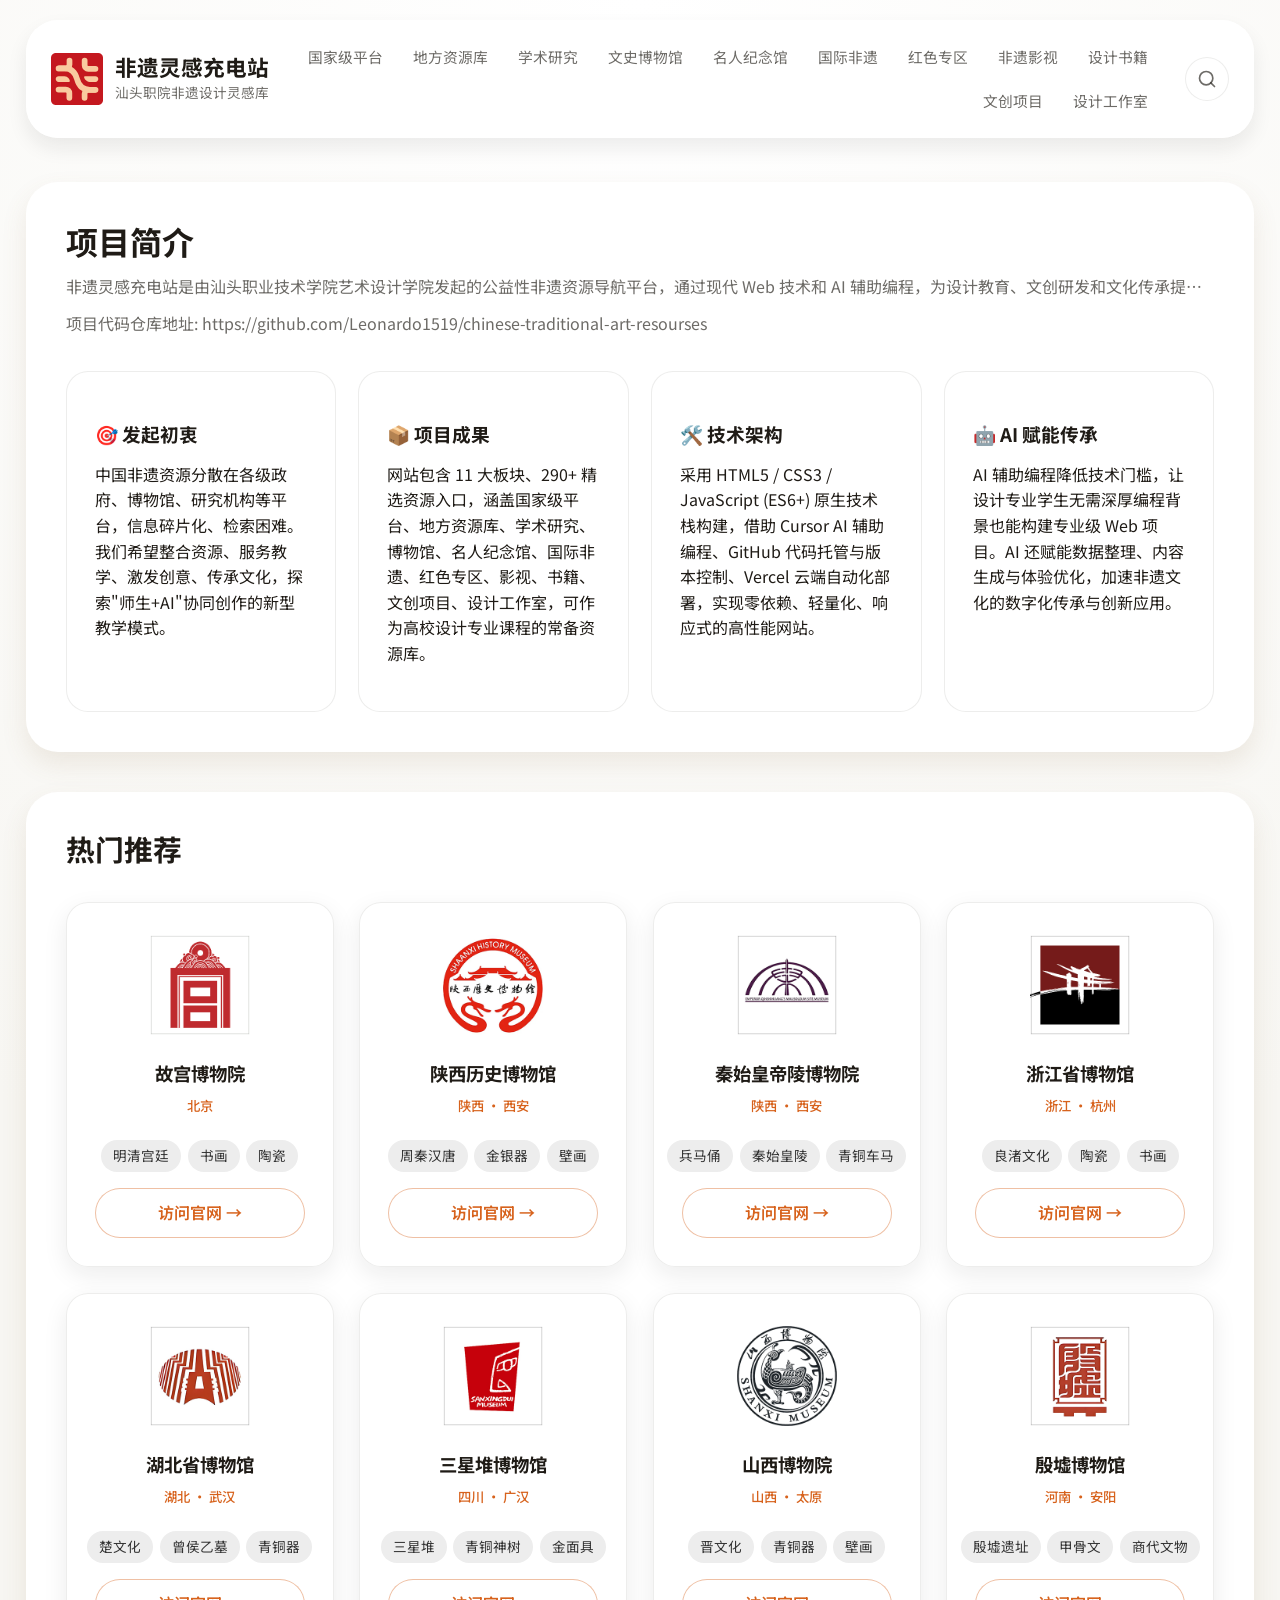
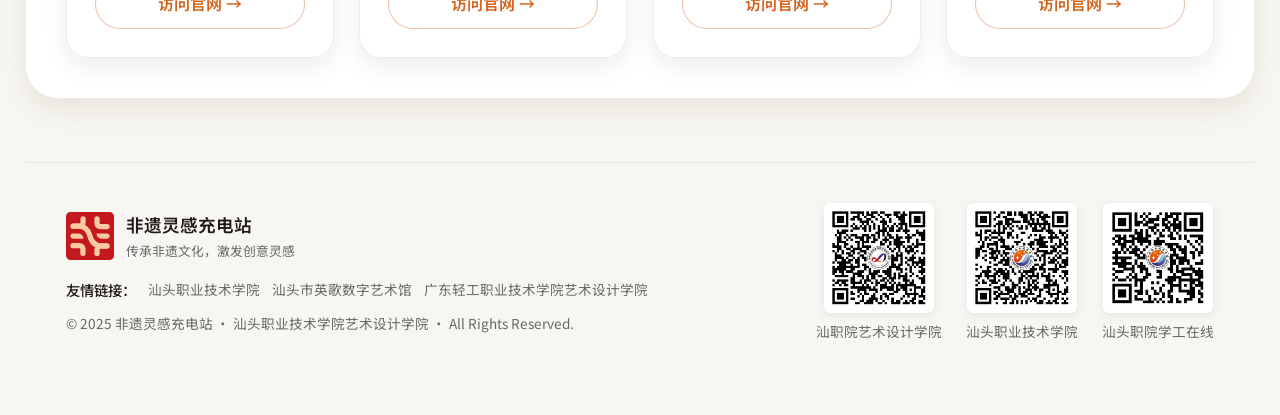
==== commit 341c13ba: "Update index.html Add github repository link." ====
--- a/index.html
+++ b/index.html
@@ -16,11 +16,15 @@
     />
     <link rel="stylesheet" href="styles/main.css" />
     <link rel="icon" type="image/png" href="assets/brand/favicon.png" />
+    <!-- 预加载关键图片资源 -->
+    <link rel="preload" as="image" href="assets/brand/site-logo.svg" />
+    <link rel="preload" as="image" href="assets/featured/1-故宫博物院-logo.jpg" />
+    <link rel="preload" as="image" href="assets/featured/2-陕西历史博物馆-logo.jpg" />
   </head>
   <body id="page-top" data-page="home">
     <header class="site-header">
       <a class="logo-wrapper" href="index.html" aria-label="返回主页">
-        <img src="assets/brand/site-logo.svg" alt="非遗灵感充电站 logo" />
+        <img src="assets/brand/site-logo.svg" alt="非遗灵感充电站 logo" width="52" height="52" decoding="async" />
         <div class="logo-copy">
           <span class="brand-title">非遗灵感充电站</span>
           <span class="brand-subtitle">汕头职院非遗设计灵感库</span>
@@ -53,6 +57,7 @@
         <div class="section-head">
           <h2>项目简介</h2>
           <p>非遗灵感充电站是由汕头职业技术学院艺术设计学院发起的公益性非遗资源导航平台，通过现代 Web 技术和 AI 辅助编程，为设计教育、文创研发和文化传承提供一站式资源检索服务。</p>
+          <p>项目代码仓库地址: https://github.com/Leonardo1519/chinese-traditional-art-resourses</p>
         </div>
         <div class="overview-grid">
           <article class="overview-card">
@@ -85,7 +90,7 @@
           <!-- 故宫博物院 -->
           <a class="resource-card featured-card" href="https://www.dpm.org.cn/Home.html" target="_blank" rel="noreferrer">
             <div class="card-media">
-              <img class="resource-logo" src="assets/featured/1-故宫博物院-logo.jpg" alt="故宫博物院" />
+              <img class="resource-logo" src="assets/featured/1-The Palace Museum-logo.jpg" alt="故宫博物院" width="100" height="100" decoding="async" loading="eager" />
             </div>
             <div class="resource-meta">
               <h3>故宫博物院</h3>
@@ -104,7 +109,7 @@
           <!-- 陕西历史博物馆 -->
           <a class="resource-card featured-card" href="https://www.sxhm.com/index.html" target="_blank" rel="noreferrer">
             <div class="card-media">
-              <img class="resource-logo" src="assets/featured/2-陕西历史博物馆-logo.jpg" alt="陕西历史博物馆" />
+              <img class="resource-logo" src="assets/featured/2-Shanxi History Museum-logo.jpg" alt="陕西历史博物馆" width="100" height="100" decoding="async" loading="eager" />
             </div>
             <div class="resource-meta">
               <h3>陕西历史博物馆</h3>
@@ -123,7 +128,7 @@
           <!-- 秦始皇帝陵博物院 -->
           <a class="resource-card featured-card" href="https://bmy.com.cn/" target="_blank" rel="noreferrer">
             <div class="card-media">
-              <img class="resource-logo" src="assets/featured/3-秦始皇帝陵博物院-logo.jpg" alt="秦始皇帝陵博物院" />
+              <img class="resource-logo" src="assets/featured/3-Emperor QinShiHuang's Mausoleum Site Museum-logo.jpg" alt="秦始皇帝陵博物院" width="100" height="100" decoding="async" loading="lazy" />
             </div>
             <div class="resource-meta">
               <h3>秦始皇帝陵博物院</h3>
@@ -142,7 +147,7 @@
           <!-- 浙江省博物馆 -->
           <a class="resource-card featured-card" href="https://www.zhejiangmuseum.com/cn/#/" target="_blank" rel="noreferrer">
             <div class="card-media">
-              <img class="resource-logo" src="assets/featured/4-浙江省博物馆-logo.jpg" alt="浙江省博物馆" />
+              <img class="resource-logo" src="assets/featured/4-ZheJiang Museum-logo.jpg" alt="浙江省博物馆" width="100" height="100" decoding="async" loading="lazy" />
             </div>
             <div class="resource-meta">
               <h3>浙江省博物馆</h3>
@@ -161,7 +166,7 @@
           <!-- 湖北省博物馆 -->
           <a class="resource-card featured-card" href="https://www.hbww.org.cn/home/index.html" target="_blank" rel="noreferrer">
             <div class="card-media">
-              <img class="resource-logo" src="assets/featured/5-湖北省博物馆-logo.jpg" alt="湖北省博物馆" />
+              <img class="resource-logo" src="assets/featured/5-Hubei Museum-logo.jpg" alt="湖北省博物馆" width="100" height="100" decoding="async" loading="lazy" />
             </div>
             <div class="resource-meta">
               <h3>湖北省博物馆</h3>
@@ -180,7 +185,7 @@
           <!-- 三星堆博物馆 -->
           <a class="resource-card featured-card" href="https://www.sxd.cn/" target="_blank" rel="noreferrer">
             <div class="card-media">
-              <img class="resource-logo" src="assets/featured/6-三星堆博物馆-logo.jpg" alt="三星堆博物馆" />
+              <img class="resource-logo" src="assets/featured/6-SanXingDui Museum-logo.jpg" alt="三星堆博物馆" width="100" height="100" decoding="async" loading="lazy" />
             </div>
             <div class="resource-meta">
               <h3>三星堆博物馆</h3>
@@ -199,7 +204,7 @@
           <!-- 山西博物院 -->
           <a class="resource-card featured-card" href="https://www.shanximuseum.com.cn/" target="_blank" rel="noreferrer">
             <div class="card-media">
-              <img class="resource-logo" src="assets/featured/7-山西博物院-logo.jpg" alt="山西博物院" />
+              <img class="resource-logo" src="assets/featured/7-Shanxi Museum-logo.jpg" alt="山西博物院" width="100" height="100" decoding="async" loading="lazy" />
             </div>
             <div class="resource-meta">
               <h3>山西博物院</h3>
@@ -218,7 +223,7 @@
           <!-- 殷墟博物馆 -->
           <a class="resource-card featured-card" href="https://www.ayyx.com/" target="_blank" rel="noreferrer">
             <div class="card-media">
-              <img class="resource-logo" src="assets/featured/8-殷墟博物馆-logo.jpg" alt="殷墟博物馆" />
+              <img class="resource-logo" src="assets/featured/8-Yinxu Museum-logo.jpg" alt="殷墟博物馆" width="100" height="100" decoding="async" loading="lazy" />
             </div>
             <div class="resource-meta">
               <h3>殷墟博物馆</h3>
@@ -273,7 +278,7 @@
     <footer class="site-footer">
       <div class="footer-left">
         <div class="footer-brand">
-          <img src="assets/brand/favicon.svg" alt="非遗灵感充电站" />
+          <img src="assets/brand/favicon.svg" alt="非遗灵感充电站" width="48" height="48" decoding="async" loading="lazy" />
           <div class="footer-brand-text">
             <span class="name">非遗灵感充电站</span>
             <span class="slogan">传承非遗文化，激发创意灵感</span>
@@ -289,15 +294,15 @@
       </div>
       <div class="footer-qrcode">
         <div class="qrcode-item">
-          <img src="assets/qrcode/1-汕职院艺术设计学院-二维码.png" alt="汕职院艺术设计学院公众号" />
+          <img src="assets/qrcode/1-stptArt-QR.png" alt="汕职院艺术设计学院公众号" width="110" height="110" decoding="async" loading="lazy" />
           <span>汕职院艺术设计学院</span>
         </div>
         <div class="qrcode-item">
-          <img src="assets/qrcode/2-汕头职业技术学院-二维码.png" alt="汕头职业技术学院公众号" />
+          <img src="assets/qrcode/2-stpt-QR.png" alt="汕头职业技术学院公众号" width="110" height="110" decoding="async" loading="lazy" />
           <span>汕头职业技术学院</span>
         </div>
         <div class="qrcode-item">
-          <img src="assets/qrcode/3-汕头职院学工在线-二维码.png" alt="汕头职院学工在线公众号" />
+          <img src="assets/qrcode/3-stptArtOnline-QR.png" alt="汕头职院学工在线公众号" width="110" height="110" decoding="async" loading="lazy" />
           <span>汕头职院学工在线</span>
         </div>
       </div>
--- a/styles/main.css
+++ b/styles/main.css
@@ -44,6 +44,44 @@
   display: block;
 }
 
+/* 图片加载优化 - 占位符和渐入动画 */
+.resource-logo,
+.film-poster,
+.book-cover,
+.studio-logo img,
+.design-project-cover img,
+.search-result-logo {
+  background: linear-gradient(135deg, #f5f0e8 0%, #e8ddd0 100%);
+  opacity: 0;
+  transition: opacity 0.3s ease-in-out;
+}
+
+.resource-logo[src]:not([src=""]),
+.film-poster[src]:not([src=""]),
+.book-cover[src]:not([src=""]),
+.studio-logo img[src]:not([src=""]),
+.design-project-cover img[src]:not([src=""]),
+.search-result-logo[src]:not([src=""]) {
+  opacity: 1;
+}
+
+/* 图片加载完成后的渐入效果 */
+.card-media img,
+.featured-card img {
+  animation: fadeIn 0.3s ease-in-out;
+}
+
+@keyframes fadeIn {
+  from {
+    opacity: 0;
+    transform: scale(0.98);
+  }
+  to {
+    opacity: 1;
+    transform: scale(1);
+  }
+}
+
 a {
   text-decoration: none;
   color: inherit;
